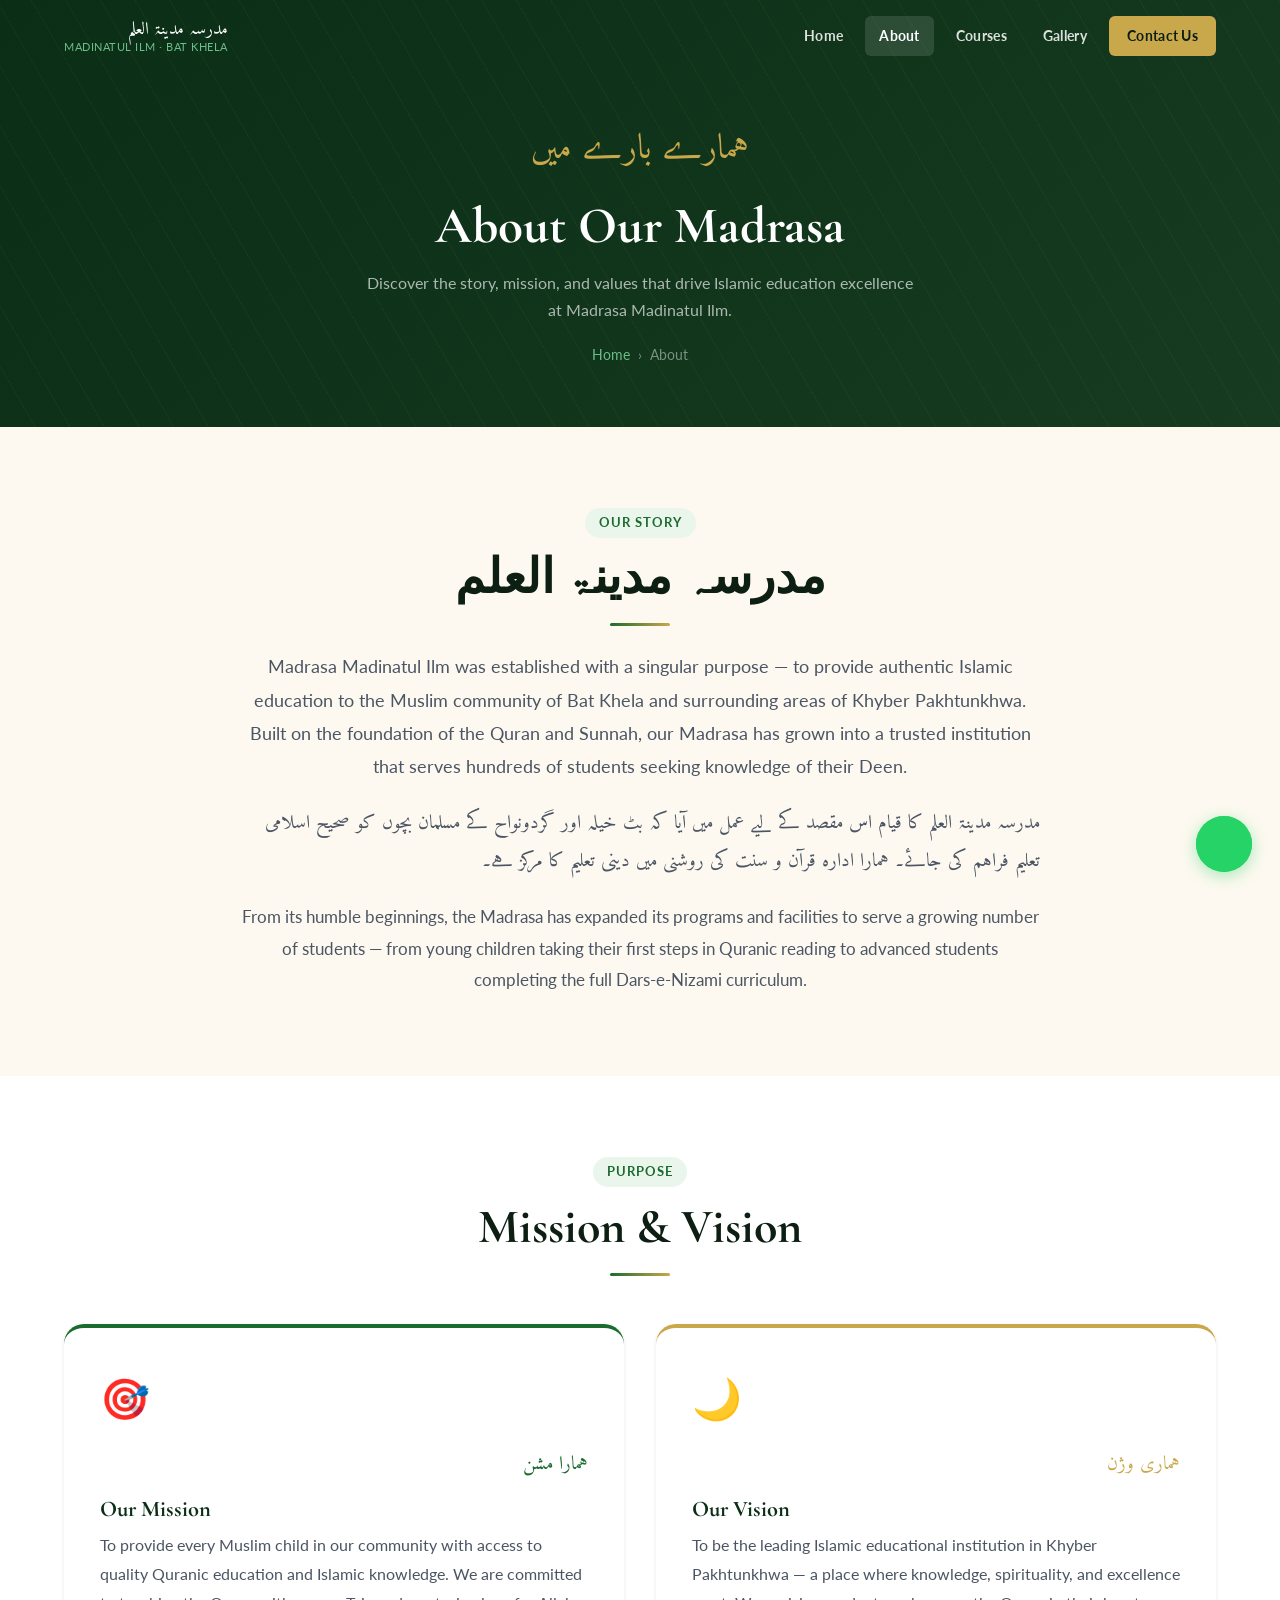
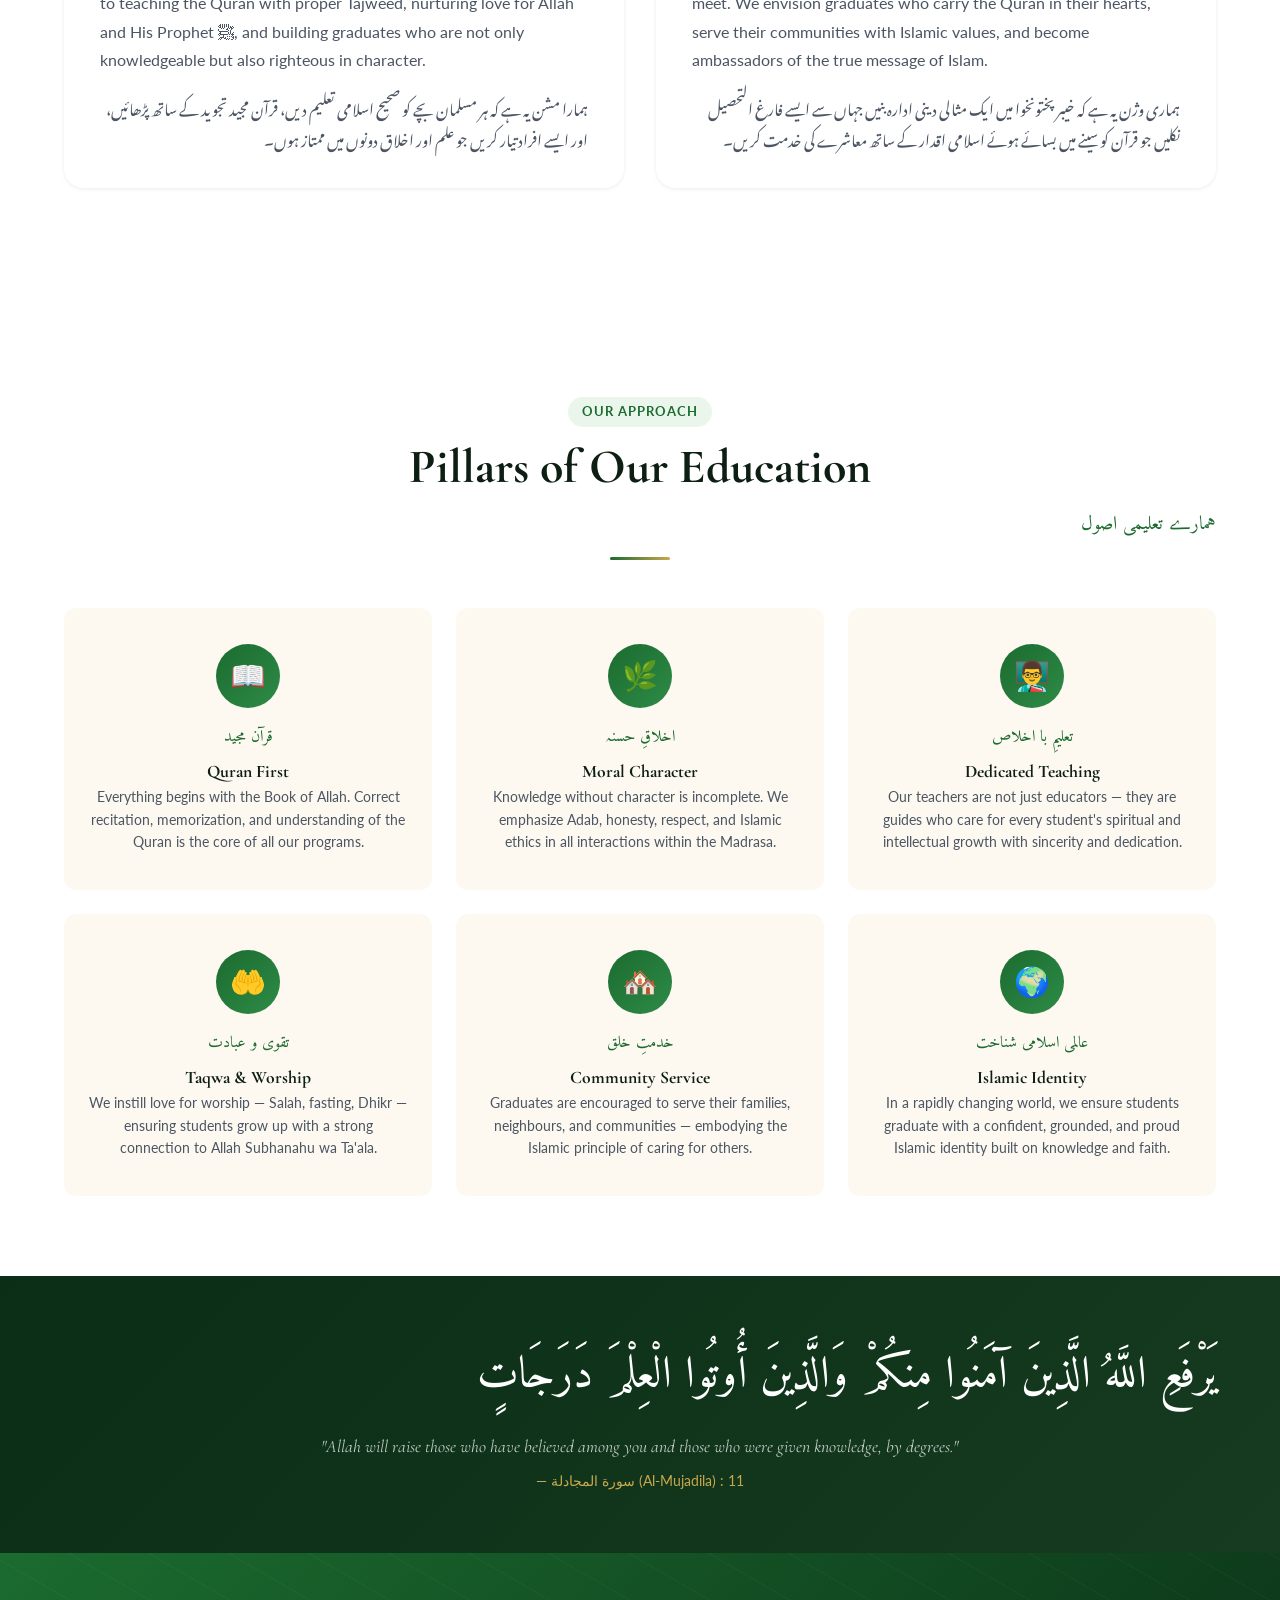
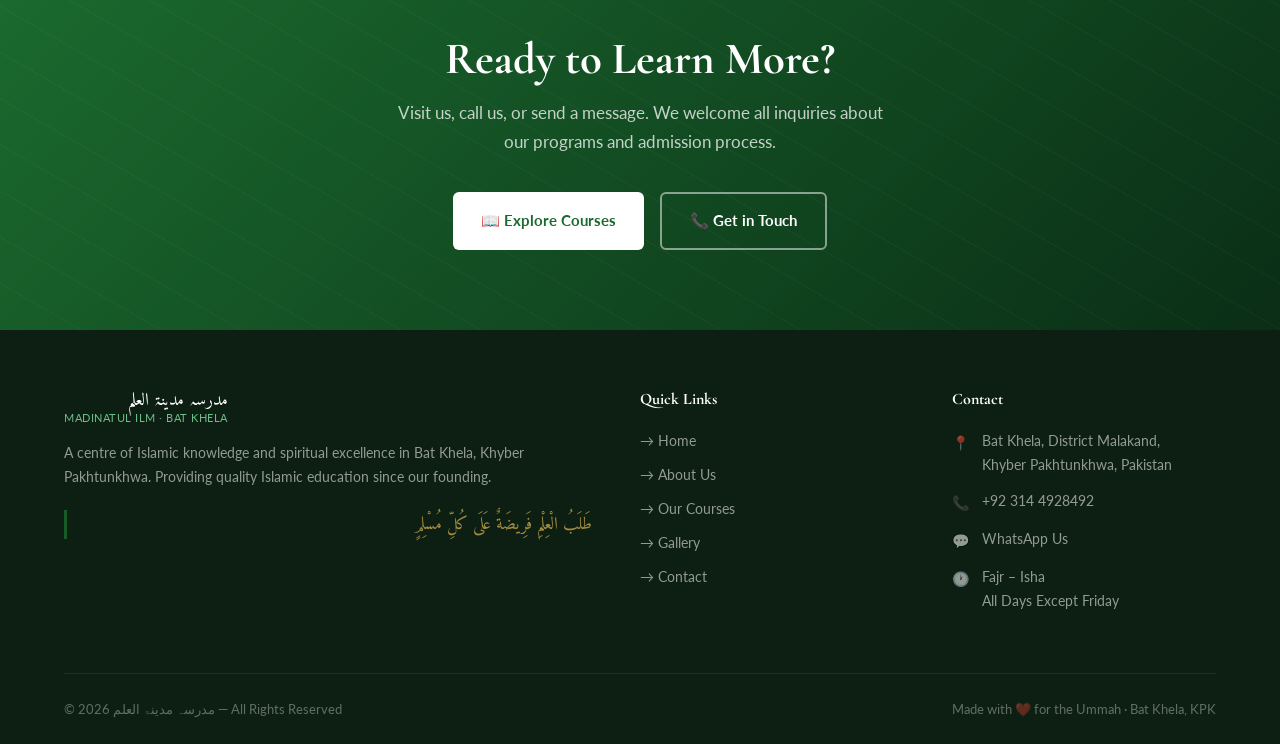
==== about.html @ 63edbfb2 "feat: initialize Madrasa Madinatul Ilm website with core pages, styling, animations, and utility scr" ====
<!DOCTYPE html>
<html lang="en">
<head>
  <meta charset="UTF-8">
  <meta name="viewport" content="width=device-width, initial-scale=1.0">
  <meta name="description" content="Learn about Madrasa Madinatul Ilm — our history, mission, vision, and values in providing Islamic education in Bat Khela, KPK.">
  <title>About Us — مدرسہ مدینۃ العلم</title>
  <link rel="icon" type="image/png" href="assets/logo.png">
  <link rel="stylesheet" href="css/style.css">
  <link rel="stylesheet" href="css/animations.css">
  <link rel="stylesheet" href="css/responsive.css">
</head>
<body data-page="about" class="page-fade-in">

  <div id="navbar-placeholder"></div>

  <!-- PAGE HERO -->
  <section class="page-hero">
    <div class="container page-hero-content">
      <span class="arabic-title">ہمارے بارے میں</span>
      <h1>About Our Madrasa</h1>
      <p>Discover the story, mission, and values that drive Islamic education excellence at Madrasa Madinatul Ilm.</p>
      <div class="breadcrumb">
        <a href="index.html">Home</a>
        <span>›</span>
        <span>About</span>
      </div>
    </div>
  </section>

  <!-- OUR STORY -->
  <section class="about-section">
    <div class="container">
      <div class="text-center reveal">
        <span class="badge">Our Story</span>
        <h2 class="section-title" style="margin-top:12px;">مدرسہ مدینۃ العلم</h2>
        <div class="divider"></div>
      </div>

      <div style="max-width:800px;margin:0 auto;text-align:center;" class="reveal">
        <p style="font-size:1.1rem;line-height:1.9;color:var(--gray-600);margin-bottom:20px;">
          Madrasa Madinatul Ilm was established with a singular purpose — to provide authentic Islamic education to the Muslim community of Bat Khela and surrounding areas of Khyber Pakhtunkhwa. Built on the foundation of the Quran and Sunnah, our Madrasa has grown into a trusted institution that serves hundreds of students seeking knowledge of their Deen.
        </p>
        <p class="arabic" style="font-size:1.2rem;color:var(--gray-600);direction:rtl;line-height:2;margin-bottom:20px;">
          مدرسہ مدینۃ العلم کا قیام اس مقصد کے لیے عمل میں آیا کہ بٹ خیلہ اور گردونواح کے مسلمان بچوں کو صحیح اسلامی تعلیم فراہم کی جائے۔ ہمارا ادارہ قرآن و سنت کی روشنی میں دینی تعلیم کا مرکز ہے۔
        </p>
        <p style="font-size:1.05rem;line-height:1.9;color:var(--gray-600);">
          From its humble beginnings, the Madrasa has expanded its programs and facilities to serve a growing number of students — from young children taking their first steps in Quranic reading to advanced students completing the full Dars-e-Nizami curriculum.
        </p>
      </div>
    </div>
  </section>

  <!-- MISSION & VISION -->
  <section style="padding:var(--section-pad) 0;background:var(--white);">
    <div class="container">
      <div class="text-center reveal">
        <span class="badge">Purpose</span>
        <h2 class="section-title" style="margin-top:12px;">Mission &amp; Vision</h2>
        <div class="divider"></div>
      </div>

      <div class="mission-vision-grid reveal-stagger">
        <div class="mv-card">
          <span class="card-icon">🎯</span>
          <span class="arabic-title">ہمارا مشن</span>
          <h3>Our Mission</h3>
          <p>To provide every Muslim child in our community with access to quality Quranic education and Islamic knowledge. We are committed to teaching the Quran with proper Tajweed, nurturing love for Allah and His Prophet ﷺ, and building graduates who are not only knowledgeable but also righteous in character.</p>
          <p class="urdu" style="margin-top:16px;font-size:0.95rem;color:var(--gray-600);line-height:2;">ہمارا مشن یہ ہے کہ ہر مسلمان بچے کو صحیح اسلامی تعلیم دیں، قرآن مجید تجوید کے ساتھ پڑھائیں، اور ایسے افراد تیار کریں جو علم اور اخلاق دونوں میں ممتاز ہوں۔</p>
        </div>
        <div class="mv-card vision">
          <span class="card-icon">🌙</span>
          <span class="arabic-title" style="color:var(--gold);">ہماری وژن</span>
          <h3>Our Vision</h3>
          <p>To be the leading Islamic educational institution in Khyber Pakhtunkhwa — a place where knowledge, spirituality, and excellence meet. We envision graduates who carry the Quran in their hearts, serve their communities with Islamic values, and become ambassadors of the true message of Islam.</p>
          <p class="urdu" style="margin-top:16px;font-size:0.95rem;color:var(--gray-600);line-height:2;">ہماری وژن یہ ہے کہ خیبر پختونخوا میں ایک مثالی دینی ادارہ بنیں جہاں سے ایسے فارغ التحصیل نکلیں جو قرآن کو سینے میں بسائے ہوئے اسلامی اقدار کے ساتھ معاشرے کی خدمت کریں۔</p>
        </div>
      </div>
    </div>
  </section>

  <!-- PILLARS OF EDUCATION -->
  <section class="pillars-section">
    <div class="container">
      <div class="text-center reveal">
        <span class="badge">Our Approach</span>
        <h2 class="section-title" style="margin-top:12px;">Pillars of Our Education</h2>
        <p class="arabic" style="font-size:1.2rem;color:var(--green-700);">ہمارے تعلیمی اصول</p>
        <div class="divider"></div>
      </div>

      <div class="pillars-grid reveal-stagger">
        <div class="pillar-card">
          <div class="pillar-icon">📖</div>
          <span class="pillar-arabic">قرآن مجید</span>
          <h3>Quran First</h3>
          <p>Everything begins with the Book of Allah. Correct recitation, memorization, and understanding of the Quran is the core of all our programs.</p>
        </div>
        <div class="pillar-card">
          <div class="pillar-icon">🌿</div>
          <span class="pillar-arabic">اخلاقِ حسنہ</span>
          <h3>Moral Character</h3>
          <p>Knowledge without character is incomplete. We emphasize Adab, honesty, respect, and Islamic ethics in all interactions within the Madrasa.</p>
        </div>
        <div class="pillar-card">
          <div class="pillar-icon">👨‍🏫</div>
          <span class="pillar-arabic">تعلیمِ با اخلاص</span>
          <h3>Dedicated Teaching</h3>
          <p>Our teachers are not just educators — they are guides who care for every student's spiritual and intellectual growth with sincerity and dedication.</p>
        </div>
        <div class="pillar-card">
          <div class="pillar-icon">🤲</div>
          <span class="pillar-arabic">تقوی و عبادت</span>
          <h3>Taqwa &amp; Worship</h3>
          <p>We instill love for worship — Salah, fasting, Dhikr — ensuring students grow up with a strong connection to Allah Subhanahu wa Ta'ala.</p>
        </div>
        <div class="pillar-card">
          <div class="pillar-icon">🏘️</div>
          <span class="pillar-arabic">خدمتِ خلق</span>
          <h3>Community Service</h3>
          <p>Graduates are encouraged to serve their families, neighbours, and communities — embodying the Islamic principle of caring for others.</p>
        </div>
        <div class="pillar-card">
          <div class="pillar-icon">🌍</div>
          <span class="pillar-arabic">عالمی اسلامی شناخت</span>
          <h3>Islamic Identity</h3>
          <p>In a rapidly changing world, we ensure students graduate with a confident, grounded, and proud Islamic identity built on knowledge and faith.</p>
        </div>
      </div>
    </div>
  </section>

  <!-- QURAN QUOTE BANNER -->
  <section style="background:linear-gradient(135deg,var(--green-900),#163B20);padding:60px 0;text-align:center;">
    <div class="container reveal">
      <p class="arabic" style="font-size:clamp(1.8rem,4vw,2.8rem);color:white;direction:rtl;line-height:1.8;margin-bottom:16px;">
        يَرْفَعِ اللَّهُ الَّذِينَ آمَنُوا مِنكُمْ وَالَّذِينَ أُوتُوا الْعِلْمَ دَرَجَاتٍ
      </p>
      <p style="font-family:var(--font-heading);font-style:italic;color:rgba(255,255,255,0.75);font-size:1.1rem;margin-bottom:8px;">
        "Allah will raise those who have believed among you and those who were given knowledge, by degrees."
      </p>
      <p style="color:var(--gold);font-size:0.85rem;">— سورة المجادلة (Al-Mujadila) : 11</p>
    </div>
  </section>

  <!-- CTA -->
  <section class="cta-section">
    <div class="container">
      <h2>Ready to Learn More?</h2>
      <p>Visit us, call us, or send a message. We welcome all inquiries about our programs and admission process.</p>
      <div class="cta-btns">
        <a href="courses.html" class="btn btn-white">📖 Explore Courses</a>
        <a href="contact.html" class="btn btn-outline" style="border-color:rgba(255,255,255,0.5);color:white;">📞 Get in Touch</a>
      </div>
    </div>
  </section>

  <div id="footer-placeholder"></div>

  <script src="js/main.js"></script>
</body>
</html>
---- css/style.css ----
/* ============================================================
   MADRASA MADINATUL ILM — style.css
   Main styles: variables, base, layout, components
   ============================================================ */

/* ── Google Fonts ── */
@import url('https://fonts.googleapis.com/css2?family=Amiri:ital,wght@0,400;0,700;1,400&family=Cormorant+Garamond:wght@400;600;700&family=Lato:wght@300;400;700&family=Noto+Nastaliq+Urdu:wght@400;700&display=swap');

/* ── CSS Variables ── */
:root {
  --green-900: #0A2E16;
  --green-700: #1B6B2F;
  --green-500: #2E8B47;
  --green-300: #6DBD8A;
  --green-100: #EAF5EC;
  --red:        #B71C1C;
  --red-light:  #FFEBEE;
  --gold:       #C9A84C;
  --gold-light: #F5E6B8;
  --white:      #FFFFFF;
  --cream:      #FDF9F0;
  --gray-100:   #F4F4F4;
  --gray-400:   #9CA3AF;
  --gray-600:   #4B5563;
  --dark:       #0D1F12;

  --font-arabic:  'Amiri', serif;
  --font-urdu:    'Noto Nastaliq Urdu', serif;
  --font-heading: 'Cormorant Garamond', serif;
  --font-body:    'Lato', sans-serif;

  --shadow-sm:  0 1px 4px rgba(0,0,0,0.08);
  --shadow-md:  0 4px 16px rgba(0,0,0,0.12);
  --shadow-lg:  0 8px 32px rgba(0,0,0,0.18);
  --shadow-green: 0 4px 20px rgba(27,107,47,0.25);

  --radius-sm:  6px;
  --radius-md:  12px;
  --radius-lg:  20px;
  --radius-xl:  32px;

  --transition: 0.3s ease;
  --transition-slow: 0.6s ease;

  --nav-height: 72px;
  --section-pad: 80px;
}

/* ── Reset & Base ── */
*, *::before, *::after { box-sizing: border-box; margin: 0; padding: 0; }

html { scroll-behavior: smooth; font-size: 16px; }

body {
  font-family: var(--font-body);
  background: var(--cream);
  color: var(--dark);
  line-height: 1.7;
  overflow-x: hidden;
}

img { max-width: 100%; height: auto; display: block; }
a  { text-decoration: none; color: inherit; }
ul { list-style: none; }

/* ── Typography ── */
h1, h2, h3, h4, h5 {
  font-family: var(--font-heading);
  line-height: 1.2;
  color: var(--dark);
}

.arabic {
  font-family: var(--font-arabic);
  direction: rtl;
  text-align: right;
}

.urdu {
  font-family: var(--font-urdu);
  direction: rtl;
  text-align: right;
}

/* ── Utility Classes ── */
.container {
  width: 90%;
  max-width: 1200px;
  margin: 0 auto;
}

.section-pad {
  padding: var(--section-pad) 0;
}

.text-center { text-align: center; }

.badge {
  display: inline-block;
  padding: 4px 14px;
  background: var(--green-100);
  color: var(--green-700);
  border-radius: 50px;
  font-size: 0.8rem;
  font-weight: 700;
  letter-spacing: 1px;
  text-transform: uppercase;
}

.badge-gold {
  background: var(--gold-light);
  color: #7A5C1A;
}

.section-title {
  font-size: clamp(2rem, 4vw, 3rem);
  font-weight: 700;
  margin-bottom: 12px;
}

.section-subtitle {
  font-size: 1.05rem;
  color: var(--gray-600);
  max-width: 560px;
  margin: 0 auto 48px;
}

.divider {
  width: 60px;
  height: 3px;
  background: linear-gradient(90deg, var(--green-700), var(--gold));
  border-radius: 2px;
  margin: 16px auto 24px;
}

/* ── Buttons ── */
.btn {
  display: inline-flex;
  align-items: center;
  gap: 8px;
  padding: 14px 28px;
  border-radius: var(--radius-sm);
  font-family: var(--font-body);
  font-weight: 700;
  font-size: 0.95rem;
  cursor: pointer;
  transition: var(--transition);
  border: none;
  text-decoration: none;
}

.btn-primary {
  background: var(--green-700);
  color: var(--white);
  box-shadow: var(--shadow-green);
}
.btn-primary:hover {
  background: var(--green-900);
  transform: translateY(-2px);
  box-shadow: 0 6px 24px rgba(27,107,47,0.35);
}

.btn-outline {
  background: transparent;
  color: var(--green-700);
  border: 2px solid var(--green-700);
}
.btn-outline:hover {
  background: var(--green-700);
  color: var(--white);
  transform: translateY(-2px);
}

.btn-white {
  background: var(--white);
  color: var(--green-700);
}
.btn-white:hover {
  background: var(--cream);
  transform: translateY(-2px);
}

/* ── Islamic Geometric Pattern (CSS) ── */
.pattern-bg {
  position: relative;
}
.pattern-bg::before {
  content: '';
  position: absolute;
  inset: 0;
  background-image:
    repeating-linear-gradient(45deg, rgba(27,107,47,0.04) 0, rgba(27,107,47,0.04) 1px, transparent 0, transparent 50%),
    repeating-linear-gradient(-45deg, rgba(27,107,47,0.04) 0, rgba(27,107,47,0.04) 1px, transparent 0, transparent 50%);
  background-size: 24px 24px;
  pointer-events: none;
  z-index: 0;
}
.pattern-bg > * { position: relative; z-index: 1; }

/* ============================================================
   NAVBAR
   ============================================================ */
#navbar {
  position: fixed;
  top: 0;
  left: 0;
  right: 0;
  z-index: 1000;
  background: transparent;
  transition: background var(--transition), box-shadow var(--transition);
  height: var(--nav-height);
}

#navbar.scrolled {
  background: var(--green-900);
  box-shadow: var(--shadow-md);
}

.nav-inner {
  display: flex;
  align-items: center;
  justify-content: space-between;
  height: var(--nav-height);
}

.nav-logo {
  display: flex;
  align-items: center;
  gap: 12px;
}

.nav-logo img {
  height: 48px;
  width: 48px;
  object-fit: contain;
  border-radius: 50%;
  background: white;
  padding: 2px;
}

.nav-logo-text {
  display: flex;
  flex-direction: column;
  line-height: 1.2;
}

.nav-logo-text .arabic-name {
  font-family: var(--font-arabic);
  font-size: 1.1rem;
  color: var(--white);
  direction: rtl;
}

.nav-logo-text .en-name {
  font-size: 0.7rem;
  color: var(--green-300);
  letter-spacing: 0.5px;
  text-transform: uppercase;
}

.nav-links {
  display: flex;
  align-items: center;
  gap: 8px;
}

.nav-links a {
  color: rgba(255,255,255,0.85);
  font-size: 0.9rem;
  font-weight: 700;
  padding: 8px 14px;
  border-radius: var(--radius-sm);
  transition: var(--transition);
  letter-spacing: 0.3px;
}

.nav-links a:hover,
.nav-links a.active {
  color: var(--white);
  background: rgba(255,255,255,0.12);
}

.nav-links a.nav-cta {
  background: var(--gold);
  color: var(--dark);
  padding: 8px 18px;
}
.nav-links a.nav-cta:hover {
  background: #E5B93C;
  color: var(--dark);
}

/* Hamburger */
.hamburger {
  display: none;
  flex-direction: column;
  gap: 5px;
  cursor: pointer;
  padding: 8px;
  border: none;
  background: transparent;
}

.hamburger span {
  display: block;
  width: 24px;
  height: 2px;
  background: var(--white);
  border-radius: 2px;
  transition: var(--transition);
}

.hamburger.open span:nth-child(1) { transform: translateY(7px) rotate(45deg); }
.hamburger.open span:nth-child(2) { opacity: 0; }
.hamburger.open span:nth-child(3) { transform: translateY(-7px) rotate(-45deg); }

/* Mobile Nav Drawer */
.mobile-nav {
  display: none;
  position: fixed;
  top: var(--nav-height);
  left: 0;
  right: 0;
  background: var(--green-900);
  padding: 16px 0;
  z-index: 999;
  box-shadow: var(--shadow-lg);
}

.mobile-nav.open { display: block; }

.mobile-nav a {
  display: block;
  color: rgba(255,255,255,0.85);
  padding: 14px 24px;
  font-weight: 700;
  border-bottom: 1px solid rgba(255,255,255,0.08);
  transition: var(--transition);
}

.mobile-nav a:hover,
.mobile-nav a.active {
  color: var(--white);
  background: rgba(255,255,255,0.08);
  padding-left: 32px;
}

/* ============================================================
   HERO
   ============================================================ */
.hero {
  position: relative;
  min-height: 100vh;
  display: flex;
  align-items: center;
  background: linear-gradient(135deg, var(--green-900) 0%, #0F3D20 50%, #1B2F0E 100%);
  overflow: hidden;
  padding-top: var(--nav-height);
}

.hero-pattern {
  position: absolute;
  inset: 0;
  background-image:
    repeating-linear-gradient(60deg, rgba(201,168,76,0.06) 0, rgba(201,168,76,0.06) 1px, transparent 0, transparent 50%),
    repeating-linear-gradient(-60deg, rgba(201,168,76,0.06) 0, rgba(201,168,76,0.06) 1px, transparent 0, transparent 50%);
  background-size: 30px 30px;
}

.hero-glow {
  position: absolute;
  width: 600px;
  height: 600px;
  background: radial-gradient(circle, rgba(46,139,71,0.3) 0%, transparent 70%);
  top: 50%;
  left: 50%;
  transform: translate(-50%, -50%);
  pointer-events: none;
}

.hero-content {
  position: relative;
  z-index: 2;
  text-align: center;
  padding: 60px 0;
}

.hero-bismillah {
  font-family: var(--font-arabic);
  font-size: clamp(1.8rem, 4vw, 2.8rem);
  color: var(--gold);
  direction: rtl;
  margin-bottom: 32px;
  opacity: 0.9;
}

.hero-logo {
  width: 130px;
  height: 130px;
  object-fit: contain;
  border-radius: 50%;
  border: 3px solid rgba(201,168,76,0.4);
  background: white;
  padding: 6px;
  margin: 0 auto 28px;
  box-shadow: 0 0 40px rgba(201,168,76,0.2);
}

.hero-name-arabic {
  font-family: var(--font-arabic);
  font-size: clamp(2rem, 5vw, 3.5rem);
  color: var(--white);
  direction: rtl;
  margin-bottom: 8px;
  line-height: 1.4;
}

.hero-name-urdu {
  font-family: var(--font-urdu);
  font-size: clamp(1.2rem, 3vw, 1.8rem);
  color: var(--green-300);
  direction: rtl;
  margin-bottom: 8px;
}

.hero-name-en {
  font-family: var(--font-heading);
  font-size: clamp(1rem, 2.5vw, 1.4rem);
  color: rgba(255,255,255,0.6);
  font-style: italic;
  margin-bottom: 20px;
  letter-spacing: 1px;
}

.hero-location {
  display: inline-flex;
  align-items: center;
  gap: 6px;
  color: var(--gold);
  font-size: 0.9rem;
  margin-bottom: 40px;
  opacity: 0.85;
}

.hero-tagline {
  font-family: var(--font-heading);
  font-size: clamp(1.1rem, 2.5vw, 1.5rem);
  color: rgba(255,255,255,0.8);
  max-width: 560px;
  margin: 0 auto 40px;
  font-style: italic;
}

.hero-btns {
  display: flex;
  gap: 16px;
  justify-content: center;
  flex-wrap: wrap;
}

.hero-scroll {
  position: absolute;
  bottom: 32px;
  left: 50%;
  transform: translateX(-50%);
  z-index: 2;
  display: flex;
  flex-direction: column;
  align-items: center;
  gap: 8px;
  color: rgba(255,255,255,0.4);
  font-size: 0.75rem;
  letter-spacing: 2px;
  text-transform: uppercase;
}

.scroll-arrow {
  width: 20px;
  height: 20px;
  border-right: 2px solid rgba(255,255,255,0.3);
  border-bottom: 2px solid rgba(255,255,255,0.3);
  transform: rotate(45deg);
  animation: scrollBounce 1.5s infinite;
}

@keyframes scrollBounce {
  0%, 100% { transform: rotate(45deg) translateY(0); }
  50%       { transform: rotate(45deg) translateY(6px); }
}

/* ============================================================
   AYAH OF THE DAY
   ============================================================ */
.ayah-section {
  background: linear-gradient(135deg, var(--green-900), #163B20);
  padding: 48px 0;
  position: relative;
  overflow: hidden;
}

.ayah-section::before {
  content: '';
  position: absolute;
  inset: 0;
  background: repeating-linear-gradient(
    90deg, rgba(201,168,76,0.04) 0, rgba(201,168,76,0.04) 1px, transparent 0, transparent 40px
  );
}

.ayah-inner {
  position: relative;
  z-index: 1;
  text-align: center;
  max-width: 800px;
  margin: 0 auto;
}

.ayah-label {
  font-size: 0.8rem;
  letter-spacing: 2px;
  text-transform: uppercase;
  color: var(--gold);
  margin-bottom: 24px;
  font-weight: 700;
}

.ayah-arabic-text {
  font-family: var(--font-arabic);
  font-size: clamp(1.6rem, 3.5vw, 2.4rem);
  color: var(--white);
  direction: rtl;
  line-height: 1.8;
  margin-bottom: 20px;
  min-height: 80px;
}

.ayah-translation {
  font-family: var(--font-heading);
  font-size: 1.1rem;
  color: rgba(255,255,255,0.7);
  font-style: italic;
  margin-bottom: 8px;
  min-height: 40px;
}

.ayah-urdu-translation {
  font-family: var(--font-urdu);
  font-size: 1rem;
  color: var(--green-300);
  direction: rtl;
  min-height: 36px;
}

.ayah-ref {
  font-size: 0.85rem;
  color: var(--gold);
  margin-top: 16px;
  opacity: 0.8;
}

.ayah-loading {
  color: rgba(255,255,255,0.4);
  font-style: italic;
}

/* ============================================================
   STATS BAR
   ============================================================ */
.stats-bar {
  background: var(--white);
  padding: 40px 0;
  box-shadow: var(--shadow-sm);
}

.stats-grid {
  display: grid;
  grid-template-columns: repeat(4, 1fr);
  gap: 24px;
  text-align: center;
}

.stat-item {
  padding: 16px;
  border-right: 1px solid var(--gray-100);
}
.stat-item:last-child { border-right: none; }

.stat-number {
  font-family: var(--font-heading);
  font-size: 2.8rem;
  font-weight: 700;
  color: var(--green-700);
  line-height: 1;
  margin-bottom: 6px;
}

.stat-label {
  font-size: 0.85rem;
  color: var(--gray-600);
  text-transform: uppercase;
  letter-spacing: 1px;
  font-weight: 700;
}

.stat-label-urdu {
  font-family: var(--font-urdu);
  font-size: 0.9rem;
  color: var(--gray-400);
  direction: rtl;
  display: block;
  margin-top: 2px;
}

/* ============================================================
   COURSES PREVIEW (HOME)
   ============================================================ */
.courses-preview {
  background: var(--cream);
  padding: var(--section-pad) 0;
}

.courses-grid {
  display: grid;
  grid-template-columns: repeat(3, 1fr);
  gap: 28px;
  margin-top: 48px;
}

.course-card {
  background: var(--white);
  border-radius: var(--radius-lg);
  overflow: hidden;
  box-shadow: var(--shadow-sm);
  transition: var(--transition);
  border: 1px solid rgba(27,107,47,0.08);
}

.course-card:hover {
  transform: translateY(-6px);
  box-shadow: var(--shadow-lg);
  border-color: rgba(27,107,47,0.2);
}

.course-card-header {
  background: linear-gradient(135deg, var(--green-900), var(--green-700));
  padding: 32px 24px 24px;
  text-align: center;
  position: relative;
  overflow: hidden;
}

.course-card-header::before {
  content: '';
  position: absolute;
  inset: 0;
  background: repeating-linear-gradient(
    45deg, rgba(255,255,255,0.03) 0, rgba(255,255,255,0.03) 1px, transparent 0, transparent 20px
  );
}

.course-icon {
  font-size: 3rem;
  margin-bottom: 12px;
  display: block;
}

.course-name-arabic {
  font-family: var(--font-arabic);
  font-size: 1.6rem;
  color: var(--gold);
  direction: rtl;
  display: block;
  margin-bottom: 4px;
}

.course-name-en {
  font-family: var(--font-heading);
  font-size: 1.1rem;
  color: rgba(255,255,255,0.8);
  font-style: italic;
}

.course-card-body {
  padding: 24px;
}

.course-meta {
  display: flex;
  gap: 12px;
  flex-wrap: wrap;
  margin-bottom: 16px;
}

.course-meta span {
  display: inline-flex;
  align-items: center;
  gap: 5px;
  font-size: 0.8rem;
  color: var(--gray-600);
  background: var(--gray-100);
  padding: 4px 10px;
  border-radius: 50px;
}

.course-desc {
  font-size: 0.92rem;
  color: var(--gray-600);
  line-height: 1.6;
  margin-bottom: 20px;
}

.course-desc-urdu {
  font-family: var(--font-urdu);
  font-size: 0.9rem;
  color: var(--gray-600);
  direction: rtl;
  text-align: right;
  line-height: 2;
  margin-bottom: 20px;
}

/* ============================================================
   ABOUT TEASER (HOME)
   ============================================================ */
.about-teaser {
  background: var(--white);
  padding: var(--section-pad) 0;
}

.about-teaser-grid {
  display: grid;
  grid-template-columns: 1fr 1fr;
  gap: 60px;
  align-items: center;
}

.about-visual {
  position: relative;
}

.about-img-wrap {
  border-radius: var(--radius-lg);
  overflow: hidden;
  aspect-ratio: 4/3;
  background: linear-gradient(135deg, var(--green-100), var(--green-300));
  display: flex;
  align-items: center;
  justify-content: center;
}

.about-img-placeholder {
  text-align: center;
  color: var(--green-700);
}

.about-img-placeholder span {
  font-size: 5rem;
  display: block;
  margin-bottom: 12px;
}

.about-img-placeholder p {
  font-size: 0.9rem;
  opacity: 0.7;
}

.about-badge-float {
  position: absolute;
  bottom: -20px;
  right: -20px;
  background: var(--green-700);
  color: var(--white);
  padding: 20px;
  border-radius: var(--radius-md);
  text-align: center;
  box-shadow: var(--shadow-green);
  min-width: 120px;
}

.about-badge-float .year {
  font-family: var(--font-heading);
  font-size: 2.2rem;
  font-weight: 700;
  line-height: 1;
  display: block;
}

.about-badge-float .year-label {
  font-size: 0.72rem;
  text-transform: uppercase;
  letter-spacing: 1px;
  opacity: 0.8;
}

.about-text h2 { margin-bottom: 8px; }

.about-values {
  margin: 28px 0;
  display: flex;
  flex-direction: column;
  gap: 16px;
}

.about-value {
  display: flex;
  gap: 14px;
  align-items: flex-start;
}

.about-value-icon {
  width: 40px;
  height: 40px;
  min-width: 40px;
  background: var(--green-100);
  border-radius: var(--radius-sm);
  display: flex;
  align-items: center;
  justify-content: center;
  font-size: 1.2rem;
}

.about-value-text h4 {
  font-size: 0.95rem;
  margin-bottom: 2px;
}

.about-value-text p {
  font-size: 0.85rem;
  color: var(--gray-600);
}

/* ============================================================
   PRAYER TIMES WIDGET
   ============================================================ */
.prayer-section {
  background: var(--green-900);
  padding: 56px 0;
  position: relative;
  overflow: hidden;
}

.prayer-section::after {
  content: '';
  position: absolute;
  top: 0;
  right: 0;
  width: 300px;
  height: 100%;
  background: linear-gradient(135deg, transparent, rgba(201,168,76,0.06));
  pointer-events: none;
}

.prayer-header {
  text-align: center;
  margin-bottom: 40px;
}

.prayer-header h2 {
  color: var(--white);
  margin-bottom: 4px;
}

.prayer-header p {
  color: var(--green-300);
  font-size: 0.9rem;
}

.prayer-grid {
  display: grid;
  grid-template-columns: repeat(5, 1fr);
  gap: 16px;
}

.prayer-card {
  background: rgba(255,255,255,0.07);
  border: 1px solid rgba(255,255,255,0.1);
  border-radius: var(--radius-md);
  padding: 24px 16px;
  text-align: center;
  transition: var(--transition);
}

.prayer-card.active-prayer {
  background: var(--green-700);
  border-color: var(--gold);
  box-shadow: 0 0 20px rgba(46,139,71,0.4);
}

.prayer-name-arabic {
  font-family: var(--font-arabic);
  font-size: 1.3rem;
  color: var(--gold);
  direction: rtl;
  display: block;
  margin-bottom: 4px;
}

.prayer-name-en {
  font-size: 0.75rem;
  color: rgba(255,255,255,0.5);
  text-transform: uppercase;
  letter-spacing: 1px;
  display: block;
  margin-bottom: 12px;
}

.prayer-time {
  font-family: var(--font-heading);
  font-size: 1.5rem;
  font-weight: 700;
  color: var(--white);
}

.prayer-loading {
  color: rgba(255,255,255,0.4);
  text-align: center;
  grid-column: 1 / -1;
  font-style: italic;
  padding: 24px;
}

.prayer-date {
  text-align: center;
  margin-top: 24px;
  color: rgba(255,255,255,0.5);
  font-size: 0.85rem;
}

/* ============================================================
   CTA SECTION
   ============================================================ */
.cta-section {
  background: linear-gradient(135deg, var(--green-700), var(--green-900));
  padding: 80px 0;
  text-align: center;
  position: relative;
  overflow: hidden;
}

.cta-section::before {
  content: '';
  position: absolute;
  inset: 0;
  background-image: repeating-linear-gradient(
    30deg, rgba(255,255,255,0.03) 0, rgba(255,255,255,0.03) 1px, transparent 0, transparent 40px
  );
}

.cta-section h2 {
  color: var(--white);
  font-size: clamp(1.8rem, 4vw, 2.8rem);
  margin-bottom: 12px;
  position: relative;
}

.cta-section p {
  color: rgba(255,255,255,0.75);
  max-width: 500px;
  margin: 0 auto 36px;
  font-size: 1.05rem;
  position: relative;
}

.cta-btns {
  display: flex;
  gap: 16px;
  justify-content: center;
  flex-wrap: wrap;
  position: relative;
}

/* ============================================================
   FOOTER
   ============================================================ */
#footer {
  background: var(--dark);
  color: rgba(255,255,255,0.75);
  padding: 60px 0 0;
}

.footer-grid {
  display: grid;
  grid-template-columns: 2fr 1fr 1fr;
  gap: 48px;
  padding-bottom: 48px;
  border-bottom: 1px solid rgba(255,255,255,0.08);
}

.footer-brand .nav-logo {
  margin-bottom: 16px;
}

.footer-brand p {
  font-size: 0.9rem;
  line-height: 1.7;
  color: rgba(255,255,255,0.55);
  margin-bottom: 20px;
}

.footer-brand .arabic-quote {
  font-family: var(--font-arabic);
  font-size: 1.1rem;
  direction: rtl;
  color: var(--gold);
  opacity: 0.8;
  border-left: 3px solid var(--green-700);
  padding-left: 12px;
}

.footer-col h4 {
  color: var(--white);
  margin-bottom: 20px;
  font-size: 1rem;
  font-family: var(--font-heading);
  font-weight: 700;
}

.footer-col ul li {
  margin-bottom: 10px;
}

.footer-col ul li a {
  color: rgba(255,255,255,0.55);
  font-size: 0.88rem;
  transition: var(--transition);
  display: flex;
  align-items: center;
  gap: 6px;
}

.footer-col ul li a:hover {
  color: var(--green-300);
  padding-left: 4px;
}

.footer-contact-item {
  display: flex;
  gap: 10px;
  align-items: flex-start;
  margin-bottom: 12px;
  font-size: 0.88rem;
  color: rgba(255,255,255,0.55);
}

.footer-contact-item span:first-child {
  min-width: 20px;
  margin-top: 2px;
}

.footer-bottom {
  display: flex;
  align-items: center;
  justify-content: space-between;
  padding: 24px 0;
  font-size: 0.82rem;
  color: rgba(255,255,255,0.35);
  flex-wrap: wrap;
  gap: 12px;
}

.footer-bottom a {
  color: var(--green-300);
  transition: var(--transition);
}
.footer-bottom a:hover { color: var(--gold); }

/* ============================================================
   PAGE HERO (Inner Pages)
   ============================================================ */
.page-hero {
  background: linear-gradient(135deg, var(--green-900), #163B20);
  padding: 120px 0 60px;
  text-align: center;
  position: relative;
  overflow: hidden;
}

.page-hero::before {
  content: '';
  position: absolute;
  inset: 0;
  background-image: repeating-linear-gradient(
    60deg, rgba(201,168,76,0.05) 0, rgba(201,168,76,0.05) 1px, transparent 0, transparent 30px
  );
}

.page-hero-content { position: relative; z-index: 1; }

.page-hero h1 {
  font-size: clamp(2rem, 5vw, 3.2rem);
  color: var(--white);
  margin-bottom: 12px;
}

.page-hero .arabic-title {
  font-family: var(--font-arabic);
  font-size: clamp(1.5rem, 3vw, 2.2rem);
  color: var(--gold);
  direction: rtl;
  display: block;
  margin-bottom: 16px;
}

.page-hero p {
  color: rgba(255,255,255,0.65);
  max-width: 560px;
  margin: 0 auto;
}

.breadcrumb {
  display: flex;
  gap: 8px;
  align-items: center;
  justify-content: center;
  margin-top: 20px;
  font-size: 0.85rem;
  color: rgba(255,255,255,0.45);
}

.breadcrumb a { color: var(--green-300); }
.breadcrumb a:hover { color: var(--gold); }

/* ============================================================
   ABOUT PAGE
   ============================================================ */
.about-section {
  padding: var(--section-pad) 0;
  background: var(--cream);
}

.mission-vision-grid {
  display: grid;
  grid-template-columns: 1fr 1fr;
  gap: 32px;
  margin: 48px 0;
}

.mv-card {
  background: var(--white);
  border-radius: var(--radius-lg);
  padding: 36px;
  border-top: 4px solid var(--green-700);
  box-shadow: var(--shadow-sm);
}

.mv-card.vision { border-top-color: var(--gold); }

.mv-card .card-icon {
  font-size: 2.5rem;
  margin-bottom: 16px;
  display: block;
}

.mv-card h3 {
  font-size: 1.4rem;
  margin-bottom: 8px;
  color: var(--green-900);
}

.mv-card .arabic-title {
  font-family: var(--font-arabic);
  color: var(--green-700);
  direction: rtl;
  font-size: 1.2rem;
  display: block;
  margin-bottom: 16px;
}

.mv-card p {
  color: var(--gray-600);
  line-height: 1.8;
}

.pillars-section {
  padding: var(--section-pad) 0;
  background: var(--white);
}

.pillars-grid {
  display: grid;
  grid-template-columns: repeat(3, 1fr);
  gap: 24px;
  margin-top: 48px;
}

.pillar-card {
  text-align: center;
  padding: 36px 24px;
  border-radius: var(--radius-md);
  background: var(--cream);
  transition: var(--transition);
}

.pillar-card:hover {
  background: var(--green-100);
  transform: translateY(-4px);
  box-shadow: var(--shadow-md);
}

.pillar-icon {
  width: 64px;
  height: 64px;
  background: linear-gradient(135deg, var(--green-700), var(--green-500));
  border-radius: 50%;
  display: flex;
  align-items: center;
  justify-content: center;
  font-size: 1.8rem;
  margin: 0 auto 16px;
}

.pillar-card h3 {
  font-size: 1.1rem;
  margin-bottom: 4px;
}

.pillar-arabic {
  font-family: var(--font-arabic);
  color: var(--green-700);
  direction: rtl;
  font-size: 1rem;
  display: block;
  margin-bottom: 10px;
}

.pillar-card p {
  font-size: 0.88rem;
  color: var(--gray-600);
  line-height: 1.6;
}

/* ============================================================
   COURSES PAGE
   ============================================================ */
.courses-section {
  padding: var(--section-pad) 0;
  background: var(--cream);
}

.full-course-card {
  background: var(--white);
  border-radius: var(--radius-xl);
  overflow: hidden;
  margin-bottom: 48px;
  box-shadow: var(--shadow-md);
  display: grid;
  grid-template-columns: 300px 1fr;
}

.full-course-card.reverse { direction: rtl; }
.full-course-card.reverse > * { direction: ltr; }

.full-course-sidebar {
  background: linear-gradient(180deg, var(--green-900), #163B20);
  padding: 40px 28px;
  display: flex;
  flex-direction: column;
  align-items: center;
  justify-content: center;
  text-align: center;
}

.fcs-icon { font-size: 4rem; margin-bottom: 16px; display: block; }

.fcs-name-arabic {
  font-family: var(--font-arabic);
  font-size: 2rem;
  color: var(--gold);
  direction: rtl;
  display: block;
  margin-bottom: 6px;
}

.fcs-name-en {
  font-family: var(--font-heading);
  color: rgba(255,255,255,0.75);
  font-style: italic;
  font-size: 1rem;
}

.fcs-duration {
  margin-top: 24px;
  background: rgba(255,255,255,0.1);
  border-radius: var(--radius-sm);
  padding: 12px 20px;
  color: var(--white);
  font-size: 0.85rem;
}

.fcs-duration strong {
  display: block;
  font-family: var(--font-heading);
  font-size: 1.4rem;
  color: var(--gold);
}

.full-course-body {
  padding: 40px;
}

.full-course-body h2 {
  font-size: 1.8rem;
  margin-bottom: 8px;
}

.full-course-body .urdu-title {
  font-family: var(--font-urdu);
  font-size: 1rem;
  color: var(--gray-600);
  direction: rtl;
  display: block;
  margin-bottom: 20px;
}

.full-course-body p {
  color: var(--gray-600);
  line-height: 1.8;
  margin-bottom: 16px;
}

.course-subjects {
  margin: 24px 0;
}

.course-subjects h4 {
  font-size: 1rem;
  margin-bottom: 12px;
  color: var(--green-900);
}

.subjects-tags {
  display: flex;
  flex-wrap: wrap;
  gap: 8px;
}

.subject-tag {
  background: var(--green-100);
  color: var(--green-700);
  border: 1px solid rgba(27,107,47,0.2);
  padding: 5px 12px;
  border-radius: 50px;
  font-size: 0.82rem;
  font-weight: 700;
}

.subject-tag.arabic {
  font-family: var(--font-arabic);
  font-size: 1rem;
  direction: rtl;
}

.course-info-row {
  display: flex;
  gap: 24px;
  flex-wrap: wrap;
  margin: 20px 0;
}

.course-info-item {
  display: flex;
  align-items: center;
  gap: 6px;
  font-size: 0.85rem;
  color: var(--gray-600);
}

.course-info-item strong { color: var(--dark); }

/* ============================================================
   GALLERY PAGE
   ============================================================ */
.gallery-section {
  padding: var(--section-pad) 0;
  background: var(--cream);
}

.gallery-grid {
  display: grid;
  grid-template-columns: repeat(3, 1fr);
  gap: 16px;
  margin-top: 48px;
}

.gallery-item {
  border-radius: var(--radius-md);
  overflow: hidden;
  aspect-ratio: 4/3;
  background: linear-gradient(135deg, var(--green-100), var(--green-300));
  display: flex;
  align-items: center;
  justify-content: center;
  position: relative;
  cursor: pointer;
  transition: var(--transition);
}

.gallery-item:hover { transform: scale(1.02); box-shadow: var(--shadow-lg); }

.gallery-item img {
  width: 100%;
  height: 100%;
  object-fit: cover;
  display: block;
}

.gallery-item-placeholder {
  text-align: center;
  color: var(--green-700);
  font-size: 0.85rem;
  padding: 20px;
}

.gallery-item-placeholder span {
  font-size: 2.5rem;
  display: block;
  margin-bottom: 8px;
}

.gallery-item:nth-child(1),
.gallery-item:nth-child(5) { grid-column: span 2; }

/* ============================================================
   CONTACT PAGE
   ============================================================ */
.contact-section {
  padding: var(--section-pad) 0;
  background: var(--cream);
}

.contact-grid {
  display: grid;
  grid-template-columns: 1fr 1.4fr;
  gap: 48px;
  align-items: start;
}

.contact-info-card {
  background: var(--white);
  border-radius: var(--radius-lg);
  padding: 36px;
  box-shadow: var(--shadow-sm);
}

.contact-info-card h3 {
  font-size: 1.5rem;
  margin-bottom: 6px;
}

.contact-info-card .arabic-subtitle {
  font-family: var(--font-arabic);
  color: var(--green-700);
  direction: rtl;
  font-size: 1.1rem;
  display: block;
  margin-bottom: 28px;
}

.contact-item {
  display: flex;
  gap: 16px;
  align-items: flex-start;
  margin-bottom: 24px;
  padding-bottom: 24px;
  border-bottom: 1px solid var(--gray-100);
}

.contact-item:last-of-type {
  border-bottom: none;
  margin-bottom: 0;
  padding-bottom: 0;
}

.contact-item-icon {
  width: 44px;
  height: 44px;
  min-width: 44px;
  background: var(--green-100);
  border-radius: var(--radius-sm);
  display: flex;
  align-items: center;
  justify-content: center;
  font-size: 1.2rem;
}

.contact-item h4 {
  font-size: 0.85rem;
  color: var(--gray-400);
  text-transform: uppercase;
  letter-spacing: 1px;
  margin-bottom: 4px;
}

.contact-item p {
  font-size: 0.95rem;
  color: var(--dark);
  line-height: 1.5;
}

.contact-item a {
  color: var(--green-700);
  font-weight: 700;
}

.contact-item a:hover { color: var(--green-500); }

.wa-btn-large {
  display: flex;
  align-items: center;
  gap: 10px;
  background: #25D366;
  color: white;
  padding: 14px 24px;
  border-radius: var(--radius-sm);
  font-weight: 700;
  margin-top: 24px;
  transition: var(--transition);
  justify-content: center;
}

.wa-btn-large:hover {
  background: #1da851;
  transform: translateY(-2px);
  box-shadow: 0 4px 16px rgba(37,211,102,0.3);
}

.map-wrap {
  border-radius: var(--radius-lg);
  overflow: hidden;
  box-shadow: var(--shadow-md);
  margin-top: 32px;
}

.map-wrap iframe {
  width: 100%;
  height: 280px;
  border: none;
  display: block;
}

.contact-form-card {
  background: var(--white);
  border-radius: var(--radius-lg);
  padding: 36px;
  box-shadow: var(--shadow-sm);
}

.contact-form-card h3 {
  font-size: 1.5rem;
  margin-bottom: 6px;
}

.contact-form-card .arabic-subtitle {
  font-family: var(--font-arabic);
  color: var(--green-700);
  direction: rtl;
  font-size: 1.1rem;
  display: block;
  margin-bottom: 28px;
}

.form-group {
  margin-bottom: 20px;
}

.form-group label {
  display: block;
  font-size: 0.85rem;
  font-weight: 700;
  color: var(--gray-600);
  margin-bottom: 6px;
  text-transform: uppercase;
  letter-spacing: 0.5px;
}

.form-group input,
.form-group select,
.form-group textarea {
  width: 100%;
  padding: 12px 16px;
  border: 2px solid var(--gray-100);
  border-radius: var(--radius-sm);
  font-family: var(--font-body);
  font-size: 0.95rem;
  color: var(--dark);
  background: var(--cream);
  transition: var(--transition);
  outline: none;
}

.form-group input:focus,
.form-group select:focus,
.form-group textarea:focus {
  border-color: var(--green-500);
  background: var(--white);
  box-shadow: 0 0 0 3px rgba(46,139,71,0.1);
}

.form-group textarea { resize: vertical; min-height: 120px; }

.form-row {
  display: grid;
  grid-template-columns: 1fr 1fr;
  gap: 16px;
}

.form-success {
  display: none;
  text-align: center;
  padding: 24px;
  background: var(--green-100);
  border-radius: var(--radius-md);
  color: var(--green-700);
  margin-top: 16px;
}

.form-success.visible { display: block; }

/* ============================================================
   WHATSAPP FLOATING BUTTON
   ============================================================ */
.wa-float {
  position: fixed;
  bottom: 28px;
  right: 28px;
  z-index: 900;
  width: 56px;
  height: 56px;
  background: #25D366;
  border-radius: 50%;
  display: flex;
  align-items: center;
  justify-content: center;
  box-shadow: 0 4px 16px rgba(37,211,102,0.4);
  transition: var(--transition);
  text-decoration: none;
}

.wa-float:hover {
  background: #1da851;
  transform: scale(1.1);
  box-shadow: 0 6px 24px rgba(37,211,102,0.5);
}

.wa-float svg {
  width: 28px;
  height: 28px;
  fill: white;
}

.wa-tooltip {
  position: absolute;
  right: 68px;
  background: var(--dark);
  color: white;
  padding: 6px 12px;
  border-radius: var(--radius-sm);
  font-size: 0.8rem;
  white-space: nowrap;
  opacity: 0;
  pointer-events: none;
  transition: var(--transition);
}

.wa-float:hover .wa-tooltip { opacity: 1; }
---- css/animations.css ----
/* ============================================================
   MADRASA MADINATUL ILM — animations.css
   Keyframes, scroll reveal, transitions
   ============================================================ */

/* ── Keyframes ── */
@keyframes fadeInUp {
  from { opacity: 0; transform: translateY(30px); }
  to   { opacity: 1; transform: translateY(0); }
}

@keyframes fadeInDown {
  from { opacity: 0; transform: translateY(-20px); }
  to   { opacity: 1; transform: translateY(0); }
}

@keyframes fadeIn {
  from { opacity: 0; }
  to   { opacity: 1; }
}

@keyframes slideInLeft {
  from { opacity: 0; transform: translateX(-40px); }
  to   { opacity: 1; transform: translateX(0); }
}

@keyframes slideInRight {
  from { opacity: 0; transform: translateX(40px); }
  to   { opacity: 1; transform: translateX(0); }
}

@keyframes scaleIn {
  from { opacity: 0; transform: scale(0.92); }
  to   { opacity: 1; transform: scale(1); }
}

@keyframes pulse-ring {
  0%   { transform: scale(1); opacity: 1; }
  100% { transform: scale(1.5); opacity: 0; }
}

@keyframes shimmer {
  0%   { background-position: -200% 0; }
  100% { background-position: 200% 0; }
}

@keyframes floatY {
  0%, 100% { transform: translateY(0); }
  50%       { transform: translateY(-10px); }
}

/* ── Hero Animations ── */
.hero-bismillah   { animation: fadeInDown 0.8s ease both; }
.hero-logo        { animation: scaleIn 0.8s ease 0.2s both; }
.hero-name-arabic { animation: fadeInUp 0.8s ease 0.4s both; }
.hero-name-urdu   { animation: fadeInUp 0.8s ease 0.55s both; }
.hero-name-en     { animation: fadeInUp 0.8s ease 0.65s both; }
.hero-location    { animation: fadeInUp 0.8s ease 0.75s both; }
.hero-tagline     { animation: fadeInUp 0.8s ease 0.85s both; }
.hero-btns        { animation: fadeInUp 0.8s ease 0.95s both; }
.hero-scroll      { animation: fadeIn 1s ease 1.4s both; }

/* ── Scroll Reveal ── */
.reveal {
  opacity: 0;
  transform: translateY(28px);
  transition: opacity 0.7s ease, transform 0.7s ease;
}

.reveal.from-left  { transform: translateX(-28px); }
.reveal.from-right { transform: translateX(28px); }
.reveal.scale-up   { transform: scale(0.94); }

.reveal.visible {
  opacity: 1;
  transform: translate(0) scale(1);
}

/* Stagger delays for children */
.reveal-stagger > *:nth-child(1) { transition-delay: 0s; }
.reveal-stagger > *:nth-child(2) { transition-delay: 0.1s; }
.reveal-stagger > *:nth-child(3) { transition-delay: 0.2s; }
.reveal-stagger > *:nth-child(4) { transition-delay: 0.3s; }
.reveal-stagger > *:nth-child(5) { transition-delay: 0.4s; }

.reveal-stagger > * {
  opacity: 0;
  transform: translateY(20px);
  transition: opacity 0.6s ease, transform 0.6s ease;
}

.reveal-stagger.visible > * {
  opacity: 1;
  transform: translateY(0);
}

/* ── Stat Counter Animation ── */
.stat-number {
  transition: color 0.3s ease;
}

/* ── Card Hover Pulse ── */
.course-card::after {
  content: '';
  position: absolute;
  inset: 0;
  border-radius: var(--radius-lg);
  border: 2px solid var(--green-500);
  opacity: 0;
  transition: opacity 0.3s ease;
  pointer-events: none;
}

.course-card { position: relative; }
.course-card:hover::after { opacity: 0.3; }

/* ── Prayer Card Active Pulse ── */
.prayer-card.active-prayer {
  animation: activePulse 2s ease infinite;
}

@keyframes activePulse {
  0%, 100% { box-shadow: 0 0 20px rgba(46,139,71,0.4); }
  50%       { box-shadow: 0 0 32px rgba(46,139,71,0.7); }
}

/* ── WhatsApp Float Pulse ── */
.wa-float::before {
  content: '';
  position: absolute;
  inset: 0;
  border-radius: 50%;
  background: #25D366;
  animation: pulse-ring 1.8s ease infinite;
}

/* ── Page Transition ── */
.page-fade-in {
  animation: fadeIn 0.4s ease both;
}

/* ── Loading Skeleton ── */
.skeleton {
  background: linear-gradient(90deg, #eee 25%, #ddd 50%, #eee 75%);
  background-size: 200% 100%;
  animation: shimmer 1.5s infinite;
  border-radius: 4px;
}

/* ── Ayah fade on change ── */
.ayah-fade {
  animation: fadeIn 0.8s ease both;
}

/* ── Image float ── */
.img-float {
  animation: floatY 4s ease-in-out infinite;
}
---- css/responsive.css ----
/* ============================================================
   MADRASA MADINATUL ILM — responsive.css
   Mobile-first breakpoints
   ============================================================ */

/* ── Tablet (max 1024px) ── */
@media (max-width: 1024px) {
  :root { --section-pad: 60px; }

  .stats-grid         { grid-template-columns: repeat(2, 1fr); }
  .stat-item:nth-child(2) { border-right: none; }
  .stat-item:nth-child(3) { border-right: 1px solid var(--gray-100); }

  .courses-grid       { grid-template-columns: repeat(2, 1fr); }
  .about-teaser-grid  { gap: 36px; }
  .prayer-grid        { grid-template-columns: repeat(3, 1fr); }

  .footer-grid        { grid-template-columns: 1fr 1fr; }
  .footer-brand       { grid-column: 1 / -1; }

  .full-course-card   { grid-template-columns: 240px 1fr; }
  .pillars-grid       { grid-template-columns: repeat(2, 1fr); }

  .contact-grid       { grid-template-columns: 1fr; }
}

/* ── Mobile (max 768px) ── */
@media (max-width: 768px) {
  :root {
    --section-pad: 48px;
    --nav-height: 64px;
  }

  /* Nav */
  .nav-links  { display: none; }
  .hamburger  { display: flex; }

  /* Hero */
  .hero-bismillah { font-size: 1.5rem; }
  .hero-logo      { width: 100px; height: 100px; }
  .hero-btns      { flex-direction: column; align-items: center; }
  .hero-btns .btn { width: 200px; justify-content: center; }

  /* Stats */
  .stats-grid { grid-template-columns: 1fr 1fr; }
  .stat-item  { border-right: none; border-bottom: 1px solid var(--gray-100); padding: 20px; }
  .stat-item:nth-child(3) { border-right: none; }

  /* Courses */
  .courses-grid { grid-template-columns: 1fr; }

  /* About teaser */
  .about-teaser-grid { grid-template-columns: 1fr; }
  .about-visual      { order: -1; }
  .about-badge-float { bottom: -10px; right: 0px; }

  /* Prayer */
  .prayer-grid { grid-template-columns: repeat(2, 1fr); }

  /* Mission/Vision */
  .mission-vision-grid { grid-template-columns: 1fr; }
  .pillars-grid        { grid-template-columns: 1fr; }

  /* Courses Full */
  .full-course-card        { grid-template-columns: 1fr; }
  .full-course-card.reverse { direction: ltr; }
  .full-course-sidebar      { padding: 32px 24px; }

  /* Gallery */
  .gallery-grid { grid-template-columns: repeat(2, 1fr); }
  .gallery-item:nth-child(1),
  .gallery-item:nth-child(5) { grid-column: span 1; }

  /* Contact */
  .contact-grid { grid-template-columns: 1fr; }
  .form-row     { grid-template-columns: 1fr; }

  /* Footer */
  .footer-grid          { grid-template-columns: 1fr; gap: 32px; }
  .footer-bottom        { flex-direction: column; text-align: center; }

  /* CTA */
  .cta-btns { flex-direction: column; align-items: center; }
  .cta-btns .btn { width: 220px; justify-content: center; }

  /* WhatsApp float */
  .wa-float { bottom: 20px; right: 20px; }
}

/* ── Small Mobile (max 480px) ── */
@media (max-width: 480px) {
  .container { width: 94%; }

  .hero-name-arabic { font-size: 1.6rem; }

  .stats-grid   { grid-template-columns: 1fr 1fr; }
  .stat-number  { font-size: 2rem; }

  .prayer-grid  { grid-template-columns: 1fr 1fr; }

  .gallery-grid { grid-template-columns: 1fr; }
  .gallery-item:nth-child(1),
  .gallery-item:nth-child(5) { grid-column: span 1; }

  .ayah-arabic-text { font-size: 1.3rem; }

  .page-hero { padding: 100px 0 48px; }
}

/* ── RTL Specific ── */
[dir="rtl"] .footer-brand .arabic-quote {
  border-left: none;
  border-right: 3px solid var(--green-700);
  padding-left: 0;
  padding-right: 12px;
}
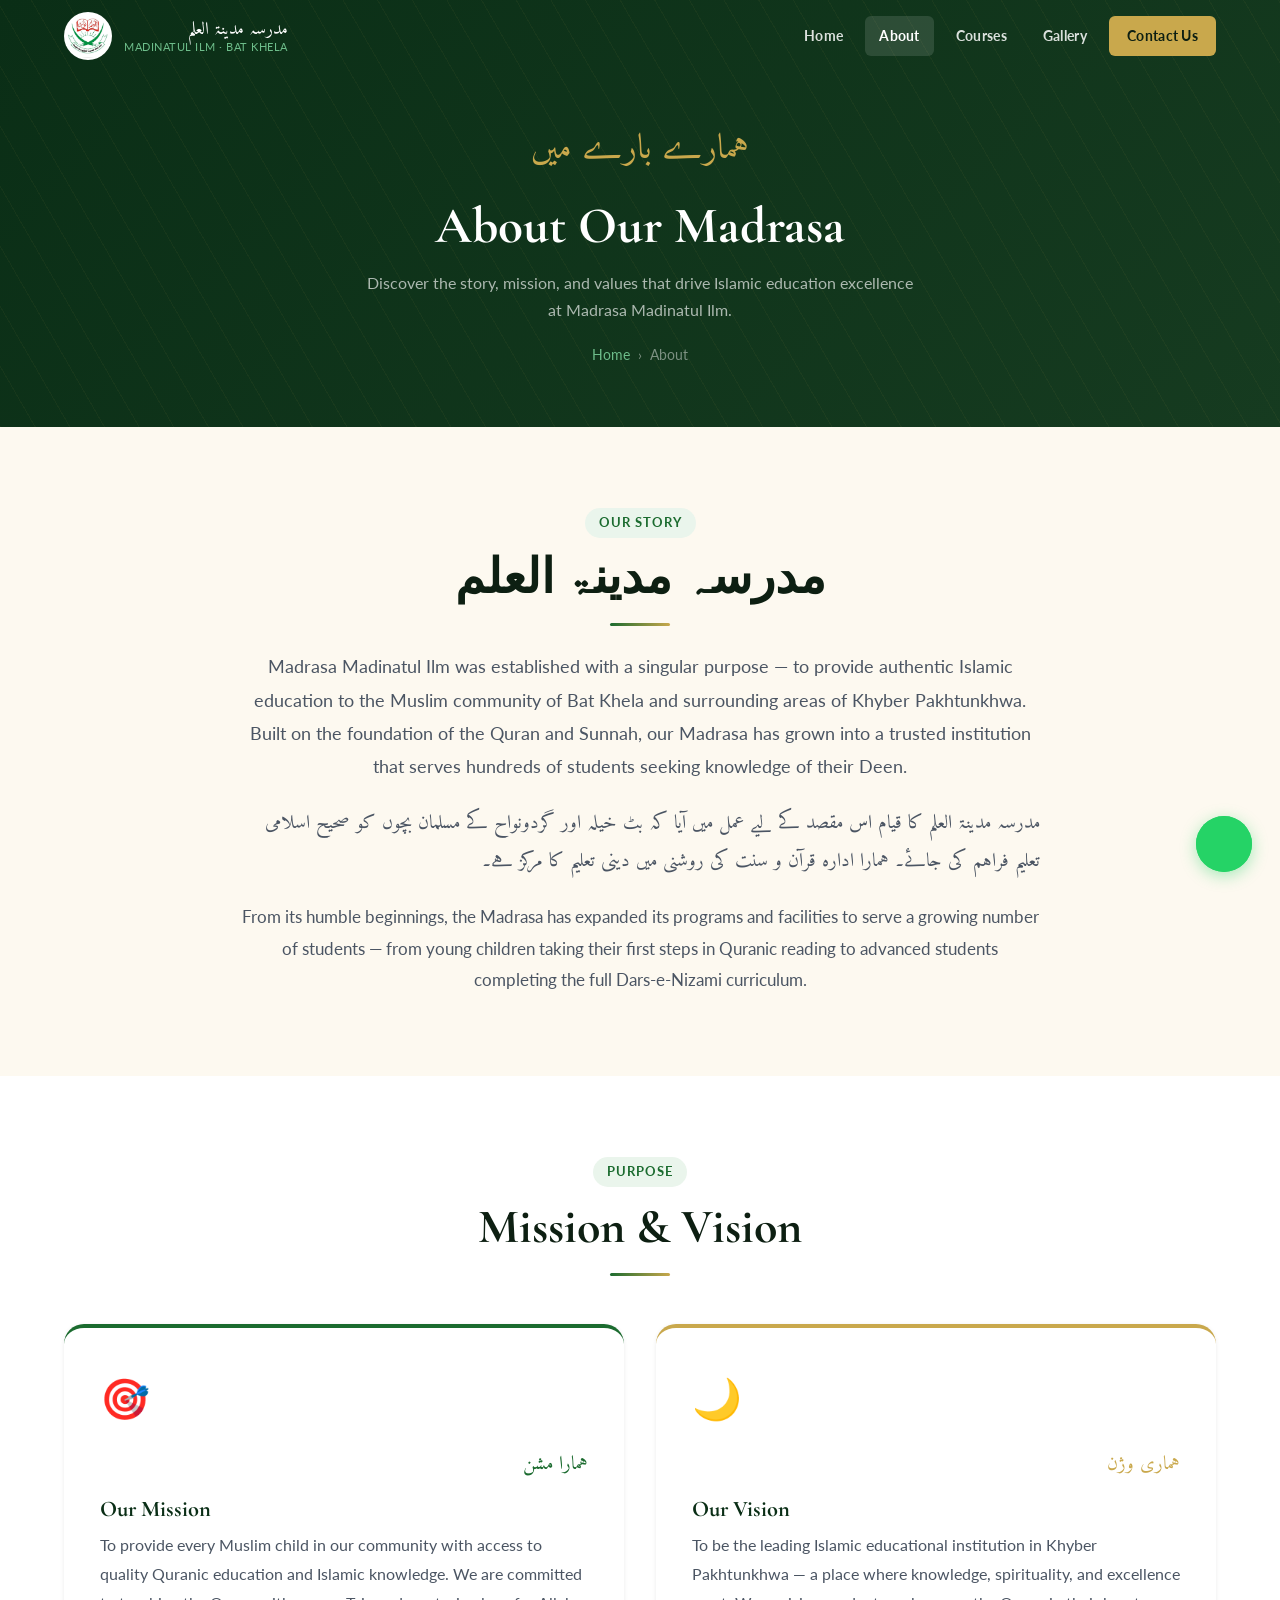
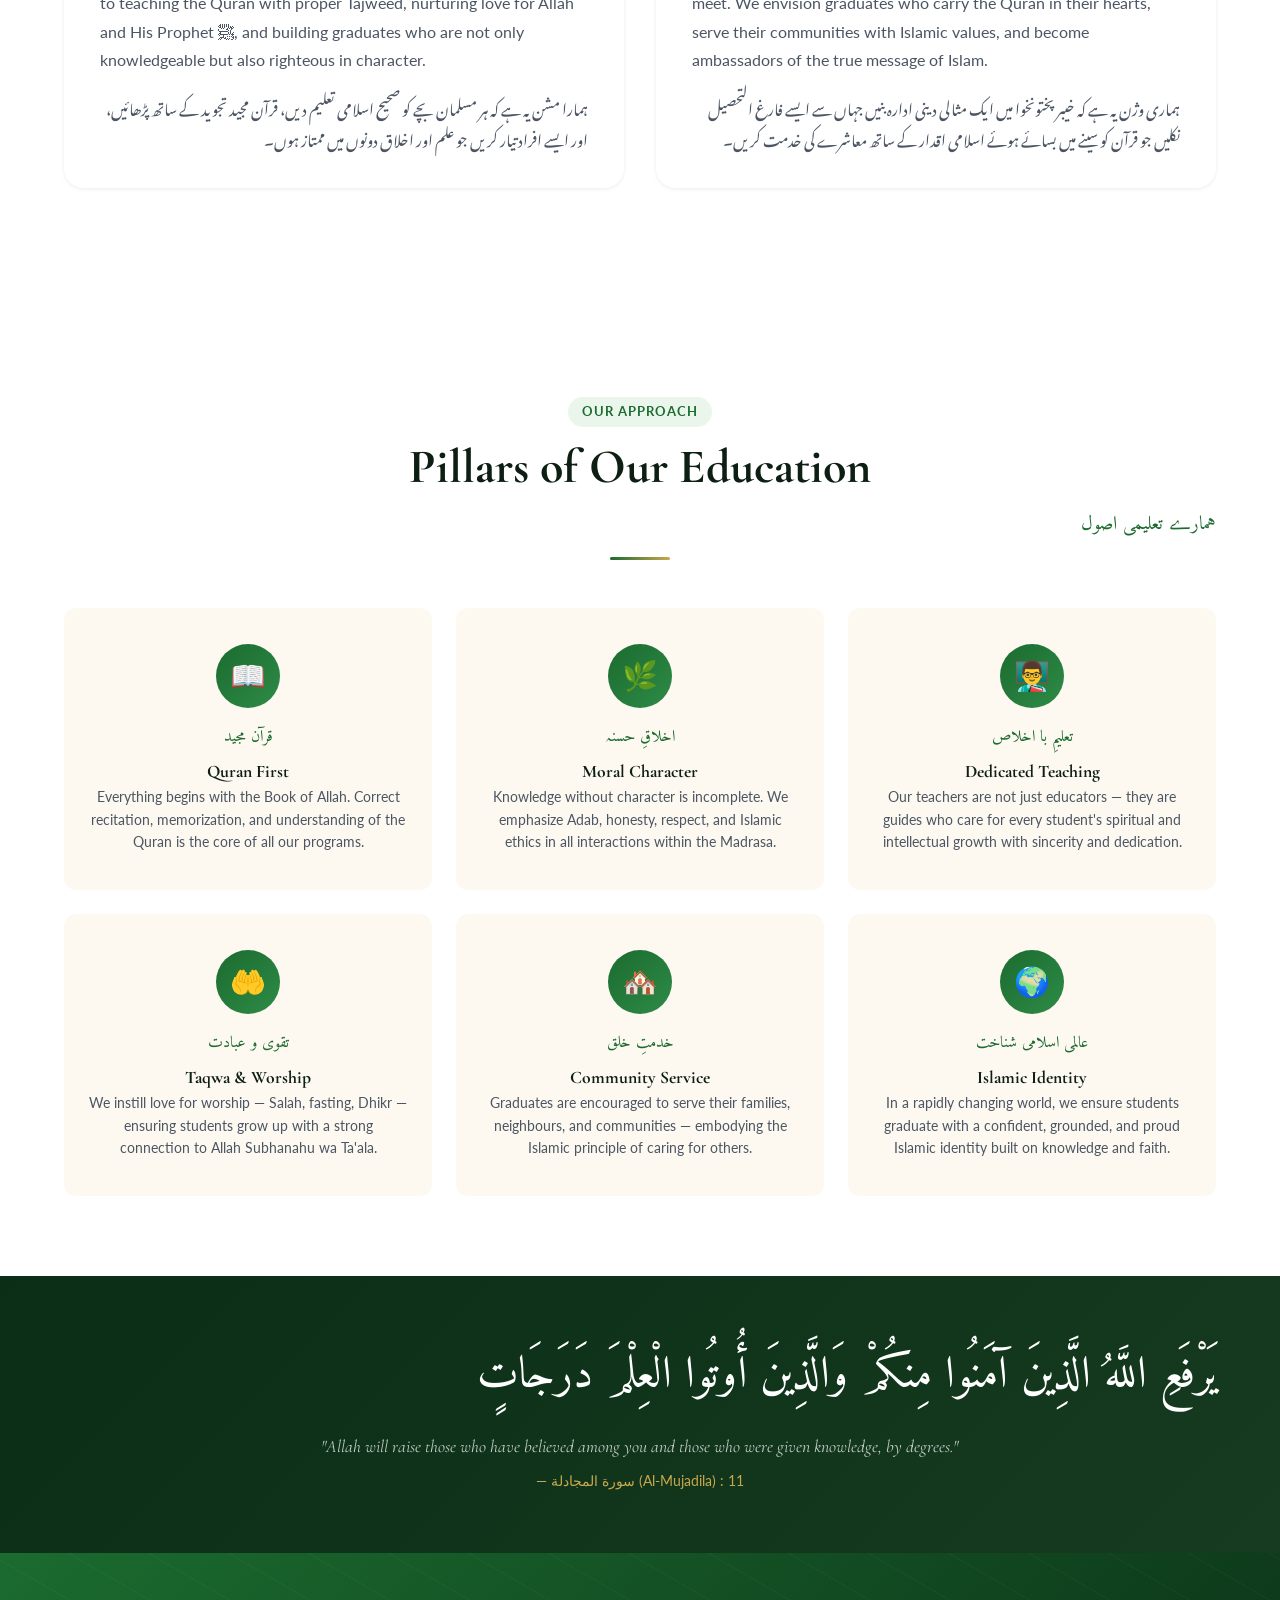
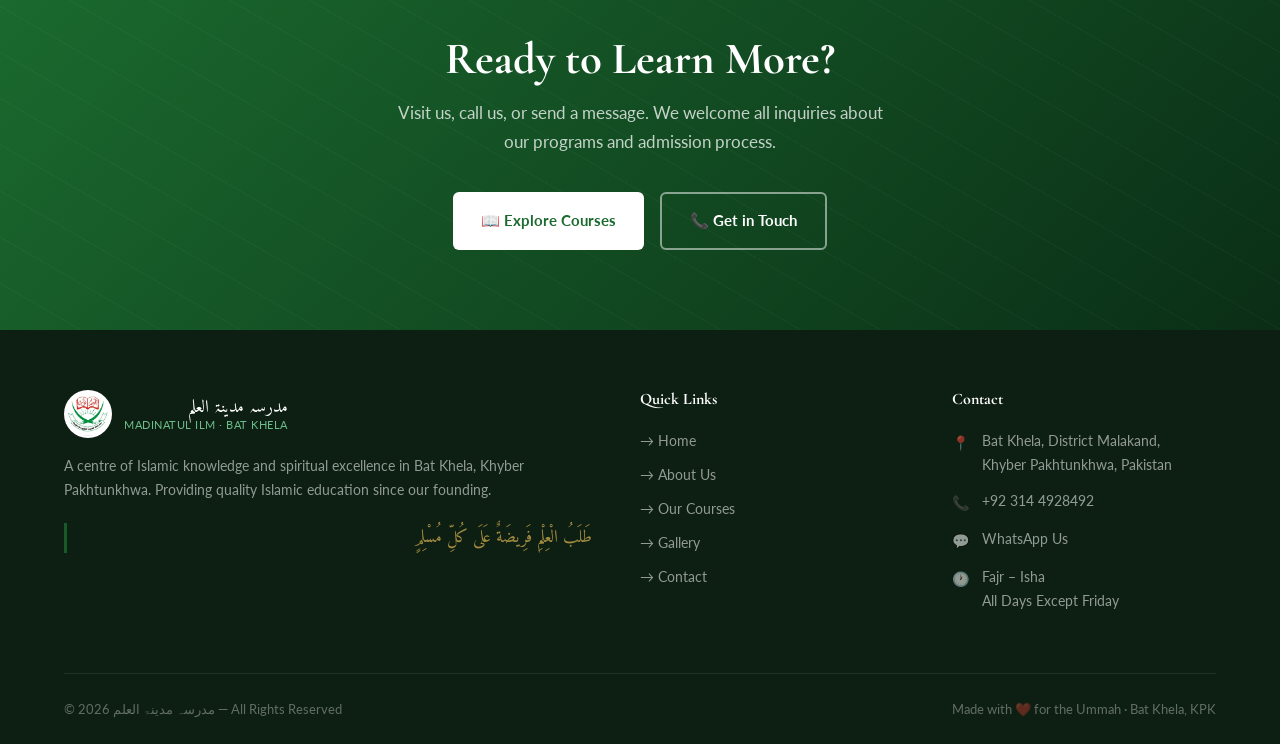
==== commit 41aab14e: "feat: add favicon assets and update site-wide icon references" ====
--- a/about.html
+++ b/about.html
@@ -5,7 +5,9 @@
   <meta name="viewport" content="width=device-width, initial-scale=1.0">
   <meta name="description" content="Learn about Madrasa Madinatul Ilm — our history, mission, vision, and values in providing Islamic education in Bat Khela, KPK.">
   <title>About Us — مدرسہ مدینۃ العلم</title>
-  <link rel="icon" type="image/png" href="assets/logo.png">
+  <link rel="icon" type="image/png" href="assets/favicon.png">
+  <link rel="shortcut icon" href="assets/favicon.png">
+  <link rel="apple-touch-icon" href="assets/favicon.png">
   <link rel="stylesheet" href="css/style.css">
   <link rel="stylesheet" href="css/animations.css">
   <link rel="stylesheet" href="css/responsive.css">
--- a/css/style.css
+++ b/css/style.css
@@ -316,18 +316,25 @@
 
 /* Mobile Nav Drawer */
 .mobile-nav {
-  display: none;
   position: fixed;
   top: var(--nav-height);
   left: 0;
   right: 0;
   background: var(--green-900);
-  padding: 16px 0;
   z-index: 999;
   box-shadow: var(--shadow-lg);
-}
-
-.mobile-nav.open { display: block; }
+  max-height: 0;
+  overflow: hidden;
+  transition: max-height 0.35s ease, opacity 0.35s ease;
+  opacity: 0;
+  pointer-events: none;
+}
+
+.mobile-nav.open {
+  max-height: 400px;
+  opacity: 1;
+  pointer-events: all;
+}
 
 .mobile-nav a {
   display: block;
@@ -344,6 +351,18 @@
   background: rgba(255,255,255,0.08);
   padding-left: 32px;
 }
+
+/* Nav Overlay */
+.nav-overlay {
+  display: none;
+  position: fixed;
+  inset: 0;
+  background: rgba(0,0,0,0.5);
+  z-index: 998;
+  backdrop-filter: blur(2px);
+}
+
+.nav-overlay.open { display: block; }
 
 /* ============================================================
    HERO
@@ -633,11 +652,13 @@
   box-shadow: var(--shadow-sm);
   transition: var(--transition);
   border: 1px solid rgba(27,107,47,0.08);
+  display: flex;
+  flex-direction: column;
 }
 
 .course-card:hover {
   transform: translateY(-6px);
-  box-shadow: var(--shadow-lg);
+  box-shadow: var(--shadow-lg), inset 0 0 0 2px rgba(46,139,71,0.25);
   border-color: rgba(27,107,47,0.2);
 }
 
@@ -682,6 +703,13 @@
 
 .course-card-body {
   padding: 24px;
+  flex: 1;
+  display: flex;
+  flex-direction: column;
+}
+
+.course-card-body .btn {
+  margin-top: auto;
 }
 
 .course-meta {
@@ -736,6 +764,8 @@
 
 .about-visual {
   position: relative;
+  overflow: visible;
+  padding-bottom: 32px;
 }
 
 .about-img-wrap {
@@ -767,7 +797,7 @@
 .about-badge-float {
   position: absolute;
   bottom: -20px;
-  right: -20px;
+  right: 12px;
   background: var(--green-700);
   color: var(--white);
   padding: 20px;
--- a/css/animations.css
+++ b/css/animations.css
@@ -100,19 +100,8 @@
 }
 
 /* ── Card Hover Pulse ── */
-.course-card::after {
-  content: '';
-  position: absolute;
-  inset: 0;
-  border-radius: var(--radius-lg);
-  border: 2px solid var(--green-500);
-  opacity: 0;
-  transition: opacity 0.3s ease;
-  pointer-events: none;
-}
-
-.course-card { position: relative; }
-.course-card:hover::after { opacity: 0.3; }
+/* Replaced with inset box-shadow in style.css (.course-card:hover)
+   to avoid being clipped by overflow:hidden on the card */
 
 /* ── Prayer Card Active Pulse ── */
 .prayer-card.active-prayer {
--- a/css/responsive.css
+++ b/css/responsive.css
@@ -3,15 +3,40 @@
    Mobile-first breakpoints
    ============================================================ */
 
-/* ── Tablet (max 1024px) ── */
+/* ── Base class (no media query) ── */
+/* Issue 3: Steps grid for courses.html admission section */
+.steps-grid {
+  display: grid;
+  grid-template-columns: repeat(3, 1fr);
+  gap: 28px;
+  margin-top: 48px;
+}
+
+/* ── Large screens (min-width: 1440px) ── */
+/* Issue 8: Enhanced spacing and typography on wide monitors */
+@media (min-width: 1440px) {
+  :root { --section-pad: 100px; }
+
+  .container         { width: 85%; }
+  .hero-name-arabic  { font-size: 4rem; }
+  .section-title     { font-size: 3.2rem; }
+  .stats-grid        { gap: 40px; }
+  .course-card-body  { padding: 32px; }
+}
+
+/* ── Tablet (max-width: 1024px) ── */
 @media (max-width: 1024px) {
   :root { --section-pad: 60px; }
 
-  .stats-grid         { grid-template-columns: repeat(2, 1fr); }
+  .stats-grid             { grid-template-columns: repeat(2, 1fr); }
   .stat-item:nth-child(2) { border-right: none; }
   .stat-item:nth-child(3) { border-right: 1px solid var(--gray-100); }
 
   .courses-grid       { grid-template-columns: repeat(2, 1fr); }
+
+  /* Issue 4: 3rd course card spans full width when it would be orphaned */
+  .courses-grid .course-card:last-child:nth-child(odd) { grid-column: 1 / -1; }
+
   .about-teaser-grid  { gap: 36px; }
   .prayer-grid        { grid-template-columns: repeat(3, 1fr); }
 
@@ -22,9 +47,12 @@
   .pillars-grid       { grid-template-columns: repeat(2, 1fr); }
 
   .contact-grid       { grid-template-columns: 1fr; }
-}
-
-/* ── Mobile (max 768px) ── */
+
+  /* Steps grid: 2 columns on tablet */
+  .steps-grid         { grid-template-columns: repeat(2, 1fr); }
+}
+
+/* ── Mobile (max-width: 768px) ── */
 @media (max-width: 768px) {
   :root {
     --section-pad: 48px;
@@ -46,6 +74,10 @@
   .stat-item  { border-right: none; border-bottom: 1px solid var(--gray-100); padding: 20px; }
   .stat-item:nth-child(3) { border-right: none; }
 
+  /* Issue 5: Last row (items 3 & 4) must have no border-bottom in the 2×2 grid */
+  .stat-item:nth-child(3),
+  .stat-item:last-child { border-bottom: none; }
+
   /* Courses */
   .courses-grid { grid-template-columns: 1fr; }
 
@@ -64,7 +96,18 @@
   /* Courses Full */
   .full-course-card        { grid-template-columns: 1fr; }
   .full-course-card.reverse { direction: ltr; }
-  .full-course-sidebar      { padding: 32px 24px; }
+
+  /* Issue 6: Sidebar becomes horizontal compact row on mobile */
+  .full-course-sidebar {
+    flex-direction: row;
+    flex-wrap: wrap;
+    justify-content: center;
+    align-items: center;
+    gap: 16px;
+    padding: 24px 20px;
+    text-align: center;
+  }
+  .fcs-duration { margin-top: 0; }
 
   /* Gallery */
   .gallery-grid { grid-template-columns: repeat(2, 1fr); }
@@ -85,9 +128,18 @@
 
   /* WhatsApp float */
   .wa-float { bottom: 20px; right: 20px; }
-}
-
-/* ── Small Mobile (max 480px) ── */
+
+  /* Steps grid: 1 column on mobile */
+  .steps-grid { grid-template-columns: 1fr; }
+}
+
+/* Issue 9: Hero section on landscape mobile — avoid 100vh trap */
+@media (max-width: 768px) and (orientation: landscape) {
+  .hero       { min-height: auto; padding: 100px 0 60px; }
+  .hero-scroll { display: none; }
+}
+
+/* ── Small Mobile (max-width: 480px) ── */
 @media (max-width: 480px) {
   .container { width: 94%; }
 
@@ -97,6 +149,7 @@
   .stat-number  { font-size: 2rem; }
 
   .prayer-grid  { grid-template-columns: 1fr 1fr; }
+  .prayer-card:last-child { grid-column: 1 / -1; }
 
   .gallery-grid { grid-template-columns: 1fr; }
   .gallery-item:nth-child(1),
@@ -105,6 +158,37 @@
   .ayah-arabic-text { font-size: 1.3rem; }
 
   .page-hero { padding: 100px 0 48px; }
+
+  /* Issue 10: CTA section padding too large on small phones */
+  .cta-section    { padding: 52px 0; }
+  .cta-section h2 { font-size: 1.6rem; }
+}
+
+/* ── Very Small Mobile (max-width: 360px) ── */
+/* Issue 7: Support 360px Android phones */
+@media (max-width: 360px) {
+  .container { width: 96%; }
+
+  .nav-logo-text .en-name { display: none; }
+
+  .hero-name-arabic { font-size: 1.4rem; }
+  .hero-bismillah   { font-size: 1.3rem; }
+  .hero-btns .btn   { width: 180px; font-size: 0.85rem; padding: 12px 20px; }
+
+  .section-title    { font-size: 1.6rem; }
+  .stat-number      { font-size: 1.7rem; }
+
+  .prayer-time         { font-size: 1.2rem; }
+  .prayer-name-arabic  { font-size: 1.1rem; }
+
+  .full-course-body    { padding: 24px 16px; }
+  .contact-info-card,
+  .contact-form-card   { padding: 24px 16px; }
+  .mv-card             { padding: 24px 16px; }
+
+  .footer-grid         { gap: 24px; }
+
+  .btn { padding: 12px 20px; font-size: 0.88rem; }
 }
 
 /* ── RTL Specific ── */
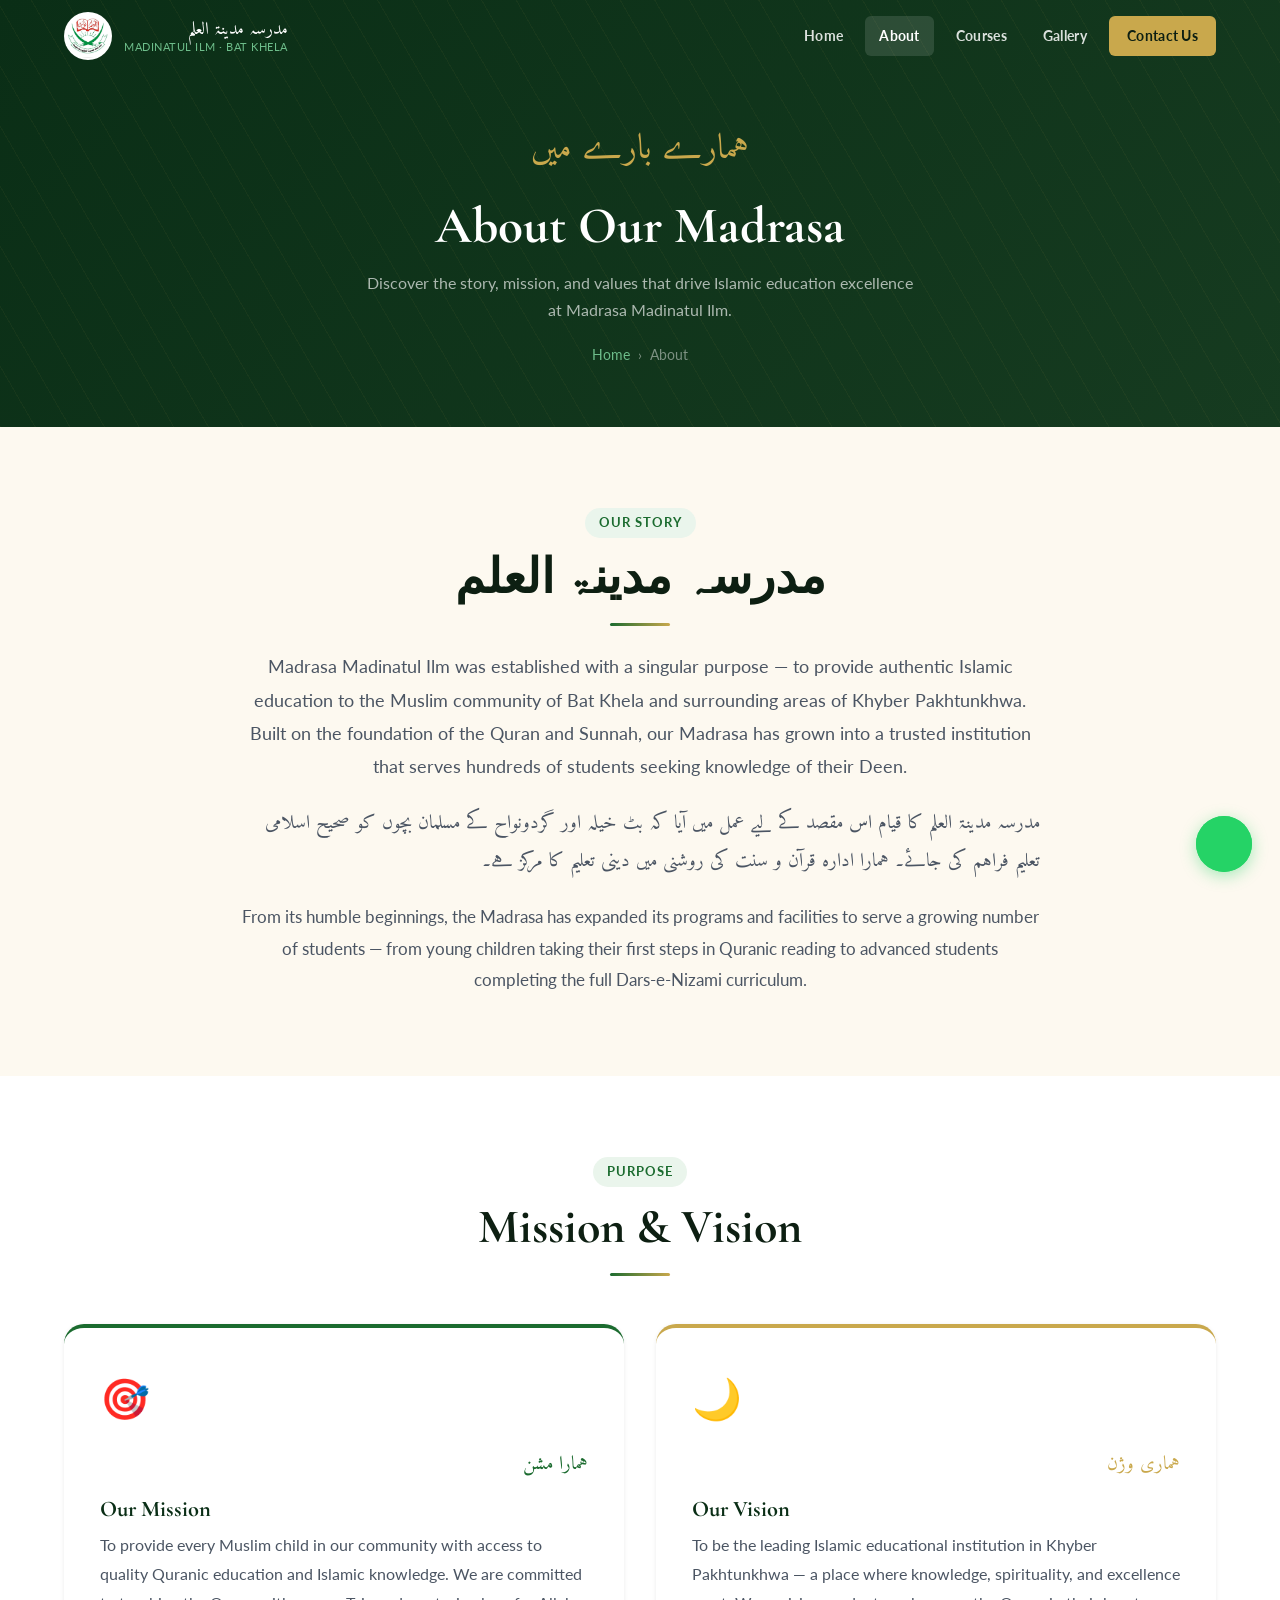
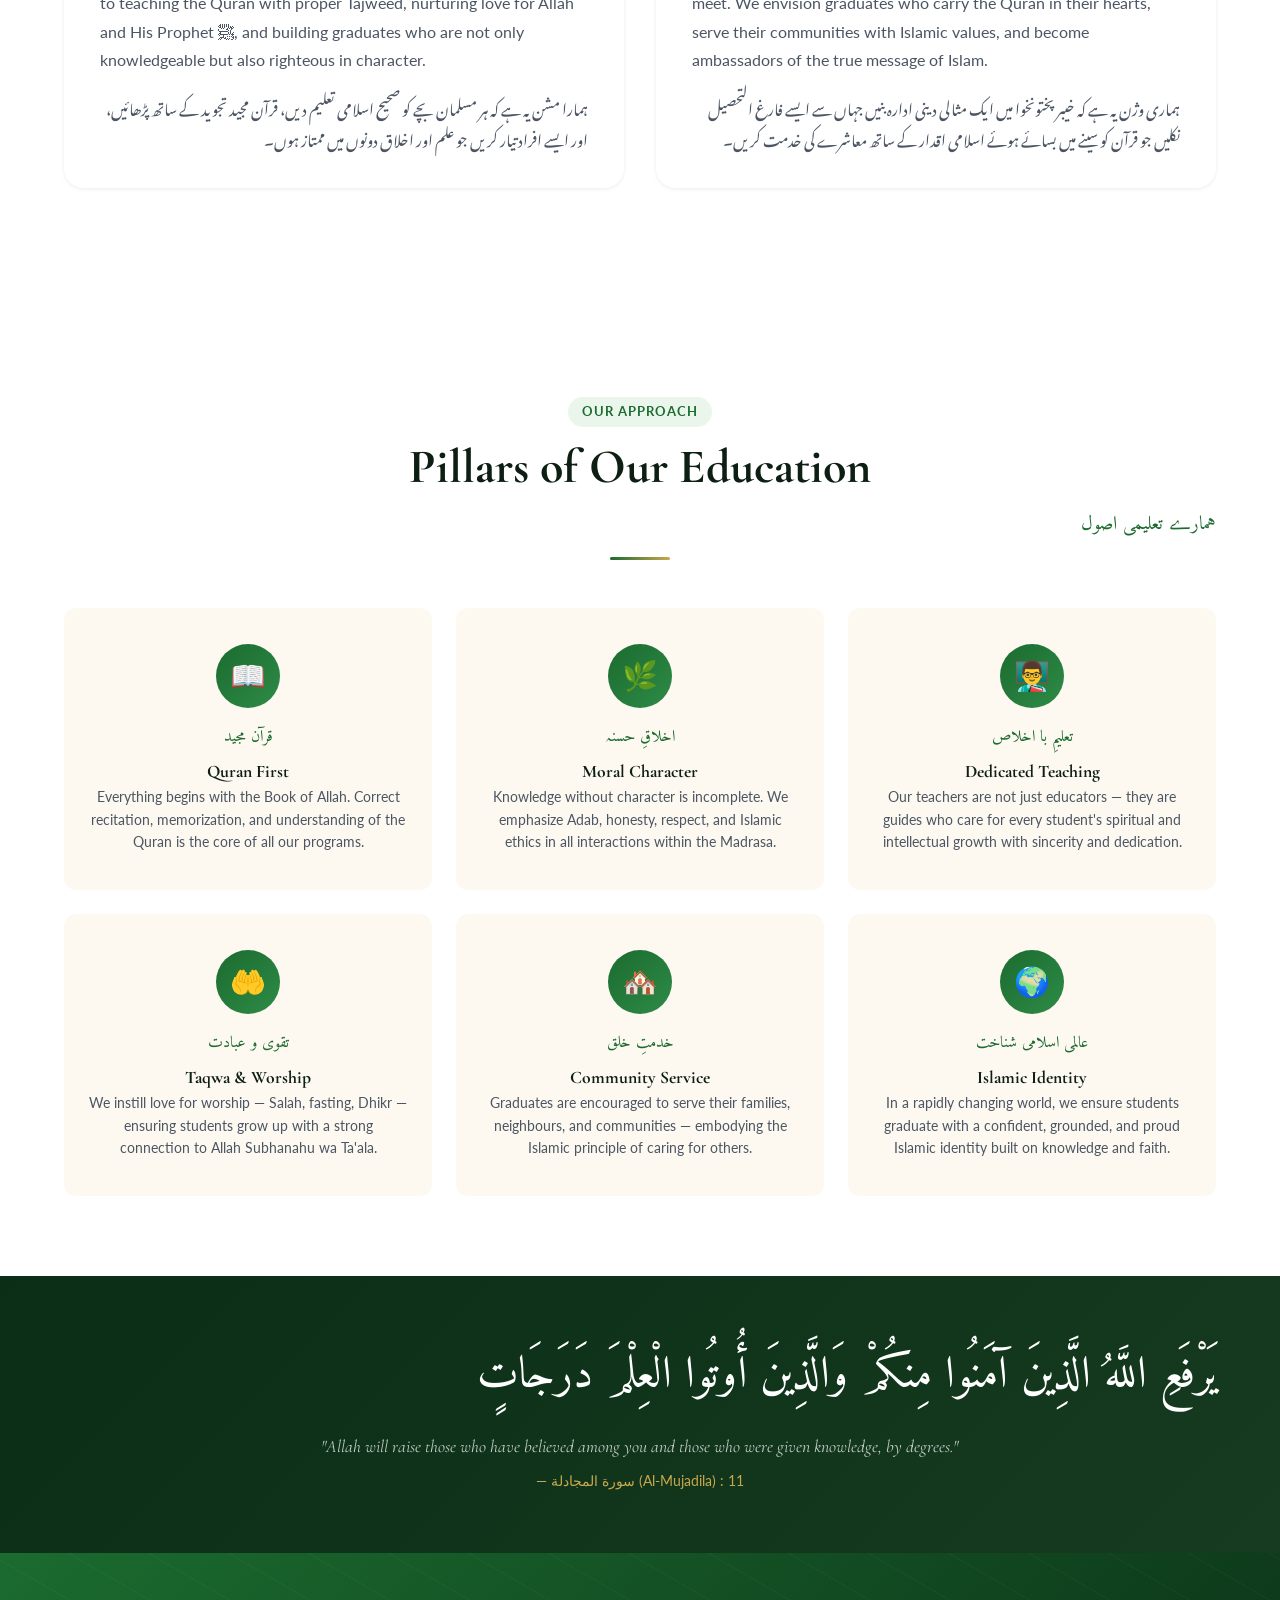
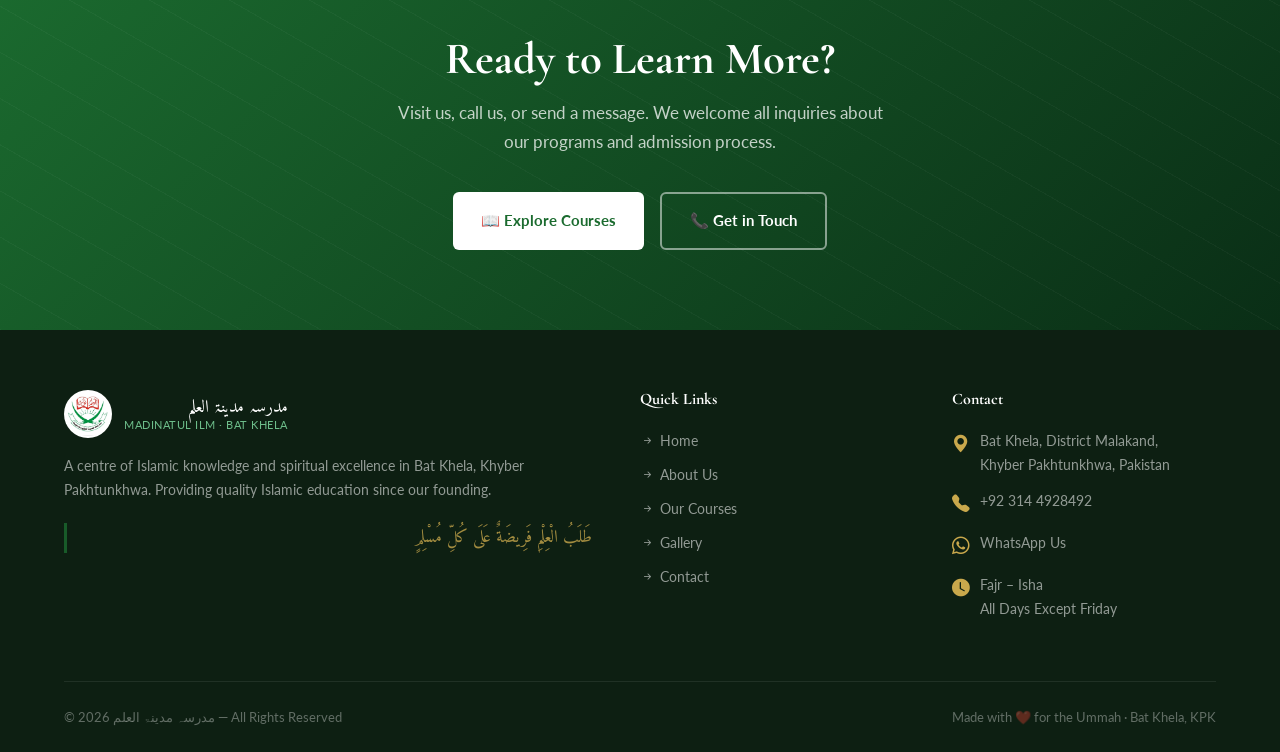
==== commit e90636cf: "feat: implement dynamic navbar and footer injection with main.js and add Bootstrap Icons support" ====
--- a/about.html
+++ b/about.html
@@ -11,6 +11,7 @@
   <link rel="stylesheet" href="css/style.css">
   <link rel="stylesheet" href="css/animations.css">
   <link rel="stylesheet" href="css/responsive.css">
+  <link rel="stylesheet" href="https://cdn.jsdelivr.net/npm/bootstrap-icons@1.11.3/font/bootstrap-icons.min.css">
 </head>
 <body data-page="about" class="page-fade-in">
 
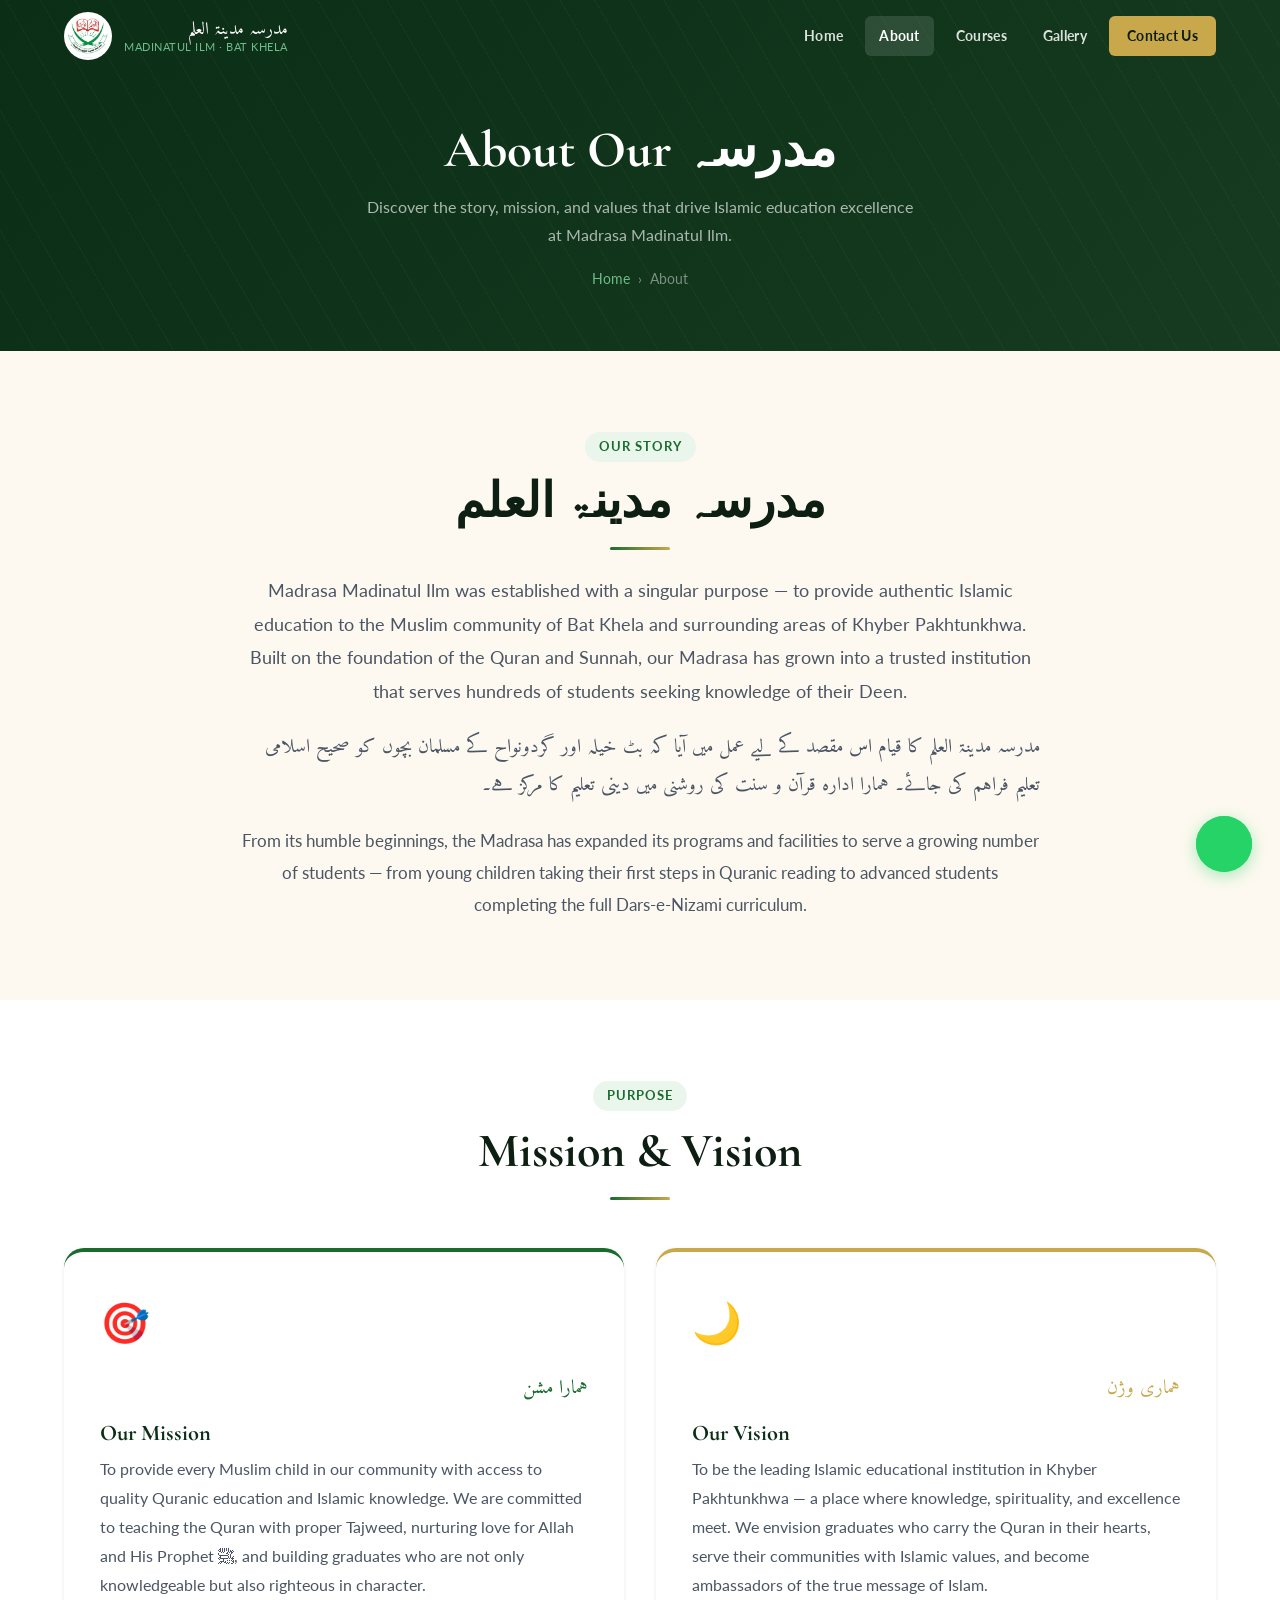
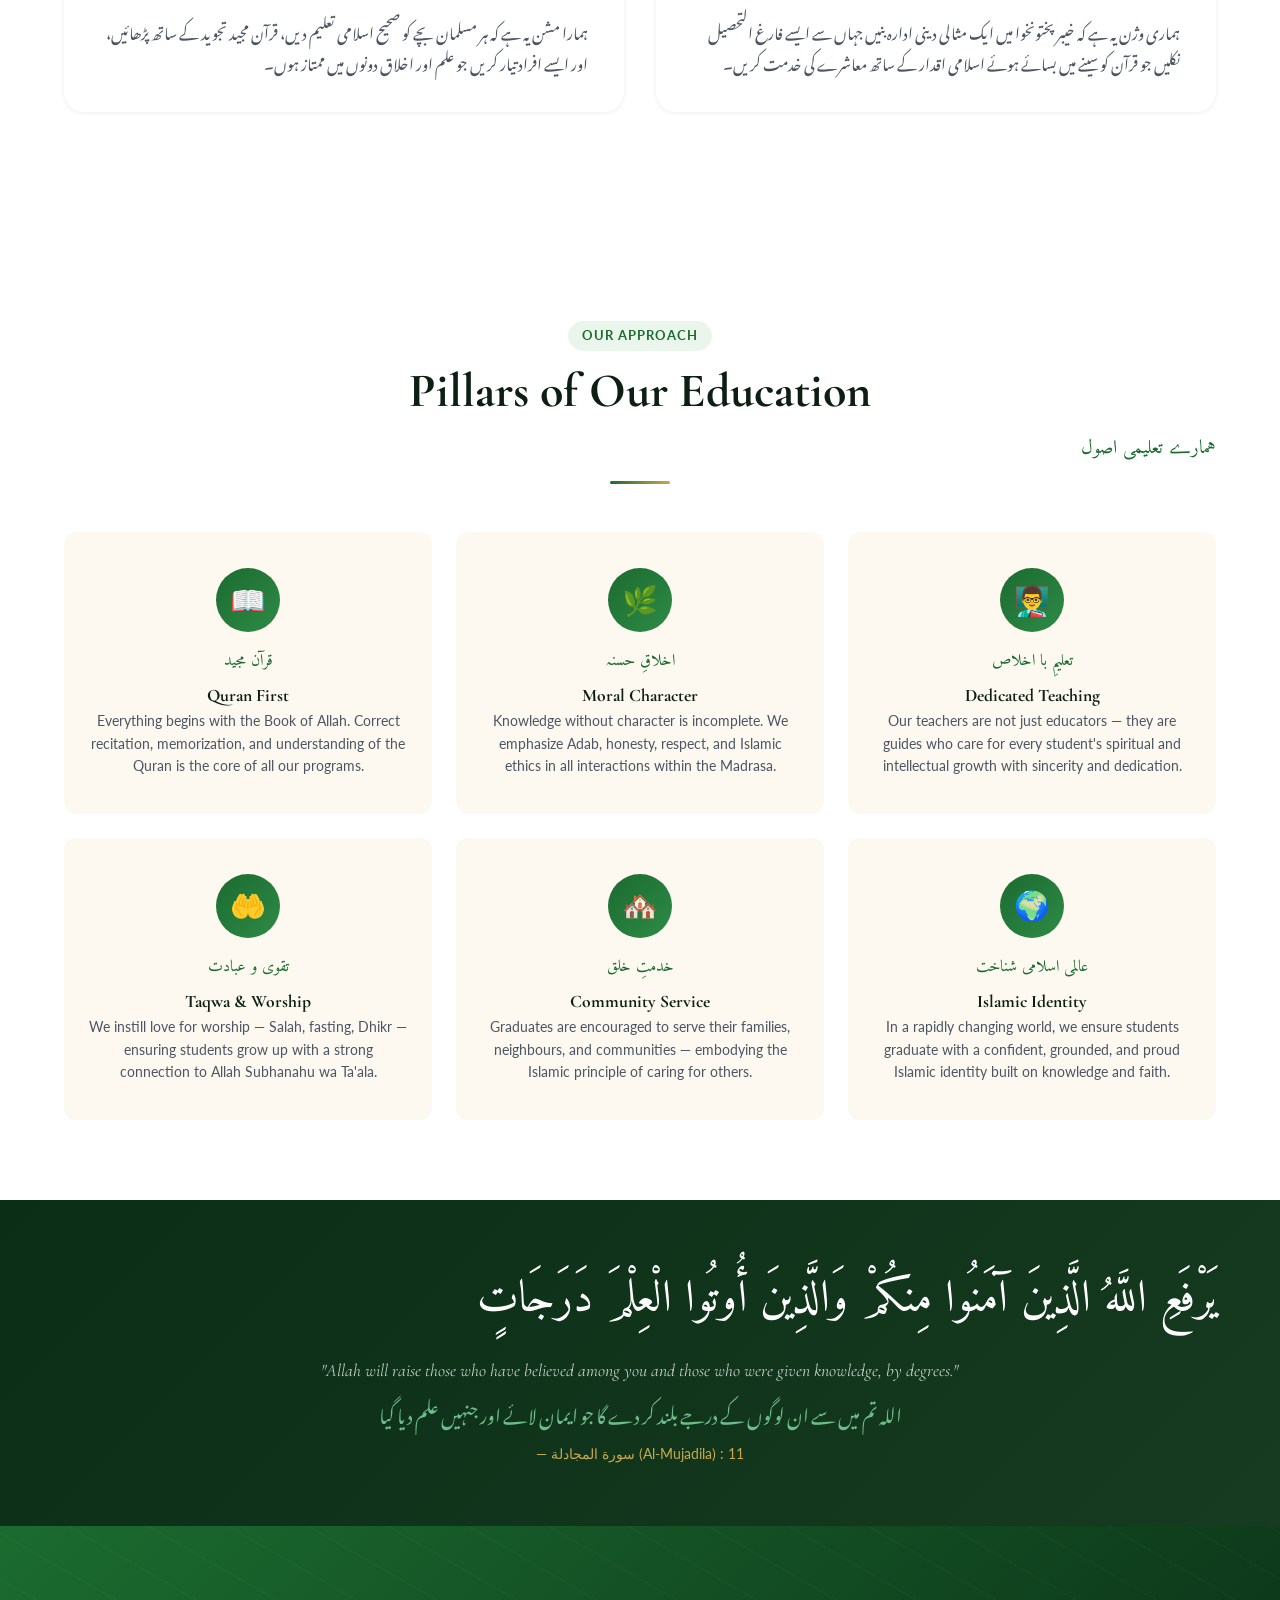
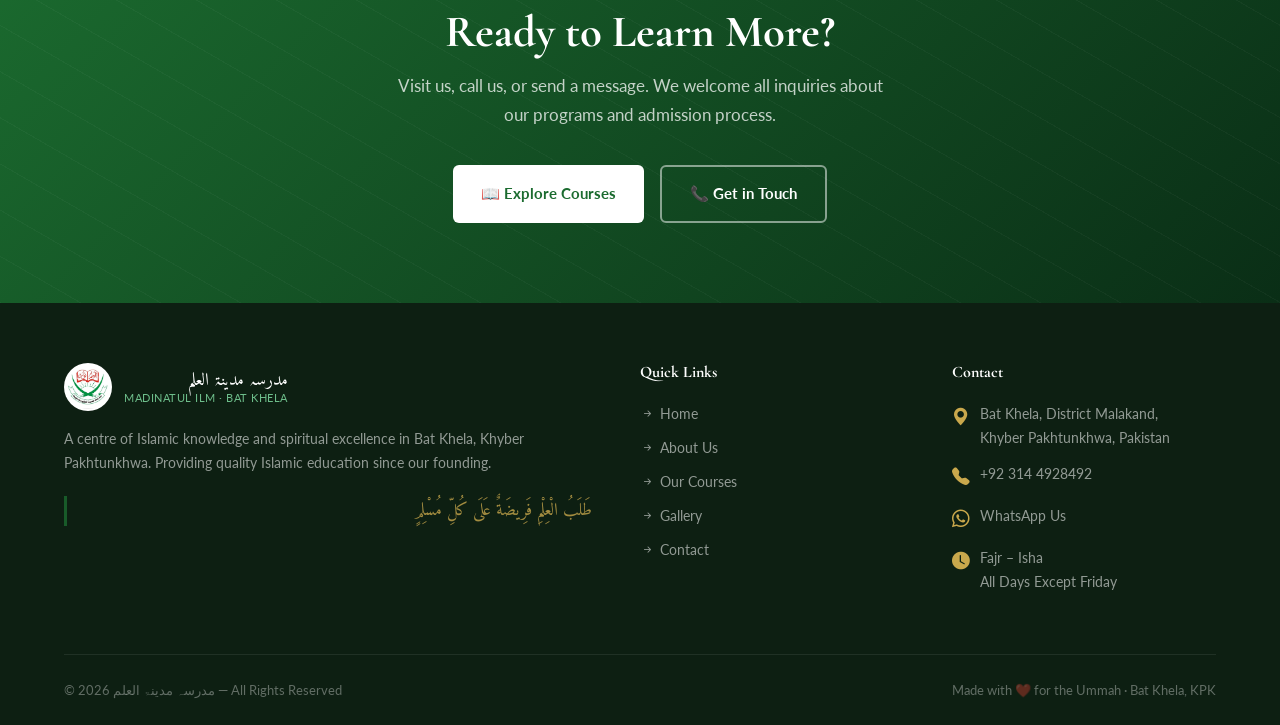
==== commit 68bc7327: "docs: update content and formatting in about page" ====
--- a/about.html
+++ b/about.html
@@ -20,8 +20,7 @@
   <!-- PAGE HERO -->
   <section class="page-hero">
     <div class="container page-hero-content">
-      <span class="arabic-title">ہمارے بارے میں</span>
-      <h1>About Our Madrasa</h1>
+      <h1>About Our مدرسہ</h1>
       <p>Discover the story, mission, and values that drive Islamic education excellence at Madrasa Madinatul Ilm.</p>
       <div class="breadcrumb">
         <a href="index.html">Home</a>
@@ -142,6 +141,9 @@
       <p style="font-family:var(--font-heading);font-style:italic;color:rgba(255,255,255,0.75);font-size:1.1rem;margin-bottom:8px;">
         "Allah will raise those who have believed among you and those who were given knowledge, by degrees."
       </p>
+      <p class="urdu" style="color:var(--green-300);font-size:1.15rem;margin-bottom:12px;text-align:center;line-height:2;">
+        اللہ تم میں سے ان لوگوں کے درجے بلند کر دے گا جو ایمان لائے اور جنہیں علم دیا گیا
+      </p>
       <p style="color:var(--gold);font-size:0.85rem;">— سورة المجادلة (Al-Mujadila) : 11</p>
     </div>
   </section>
--- a/css/style.css
+++ b/css/style.css
@@ -375,6 +375,7 @@
   background: linear-gradient(135deg, var(--green-900) 0%, #0F3D20 50%, #1B2F0E 100%);
   overflow: hidden;
   padding-top: var(--nav-height);
+  padding-bottom: 80px;
 }
 
 .hero-pattern {
@@ -462,12 +463,13 @@
 }
 
 .hero-tagline {
-  font-family: var(--font-heading);
-  font-size: clamp(1.1rem, 2.5vw, 1.5rem);
+  font-family: var(--font-urdu);
+  font-size: clamp(1.2rem, 3vw, 1.8rem);
   color: rgba(255,255,255,0.8);
-  max-width: 560px;
+  max-width: 600px;
   margin: 0 auto 40px;
-  font-style: italic;
+  line-height: 2.2;
+  direction: rtl;
 }
 
 .hero-btns {
--- a/css/responsive.css
+++ b/css/responsive.css
@@ -139,6 +139,12 @@
   .hero-scroll { display: none; }
 }
 
+/* Hide hero-scroll on very short screens to prevent overlap */
+@media (max-height: 600px) {
+  .hero-scroll { display: none; }
+  .hero { padding-bottom: 20px; }
+}
+
 /* ── Small Mobile (max-width: 480px) ── */
 @media (max-width: 480px) {
   .container { width: 94%; }
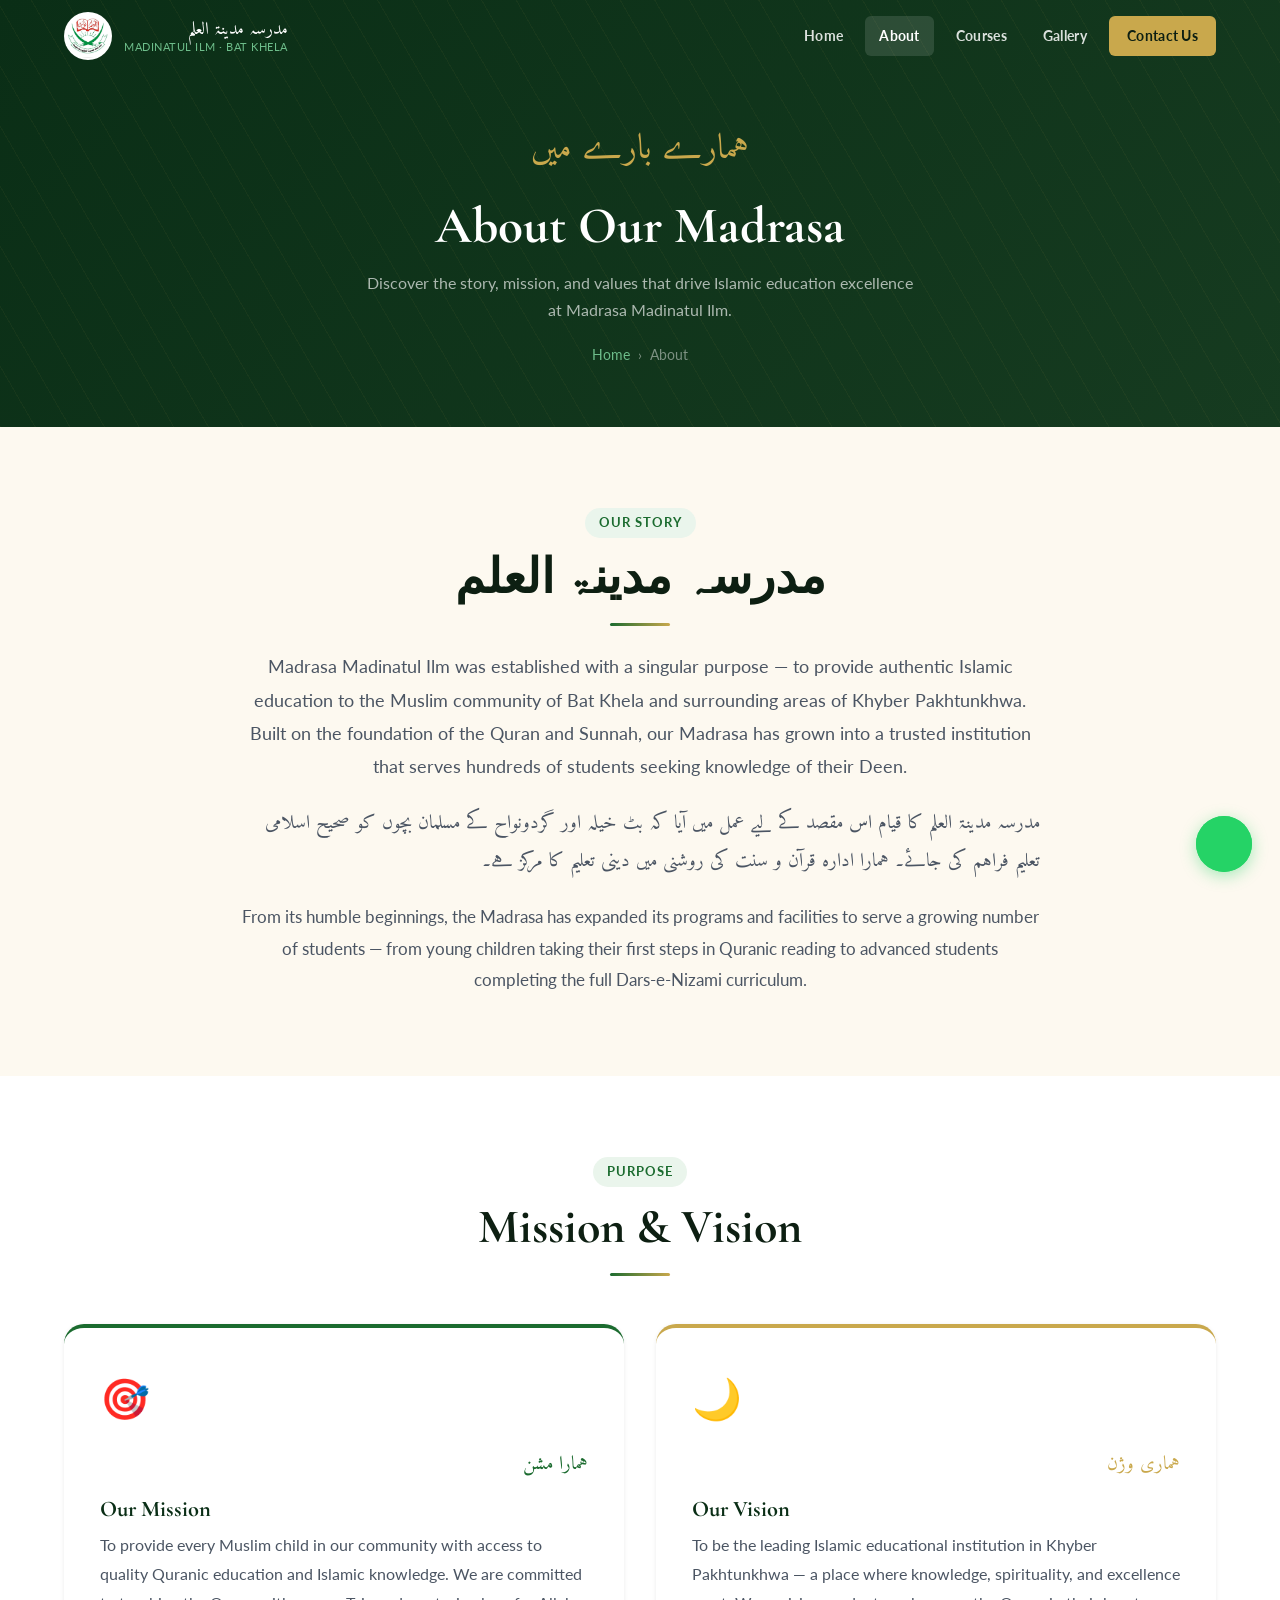
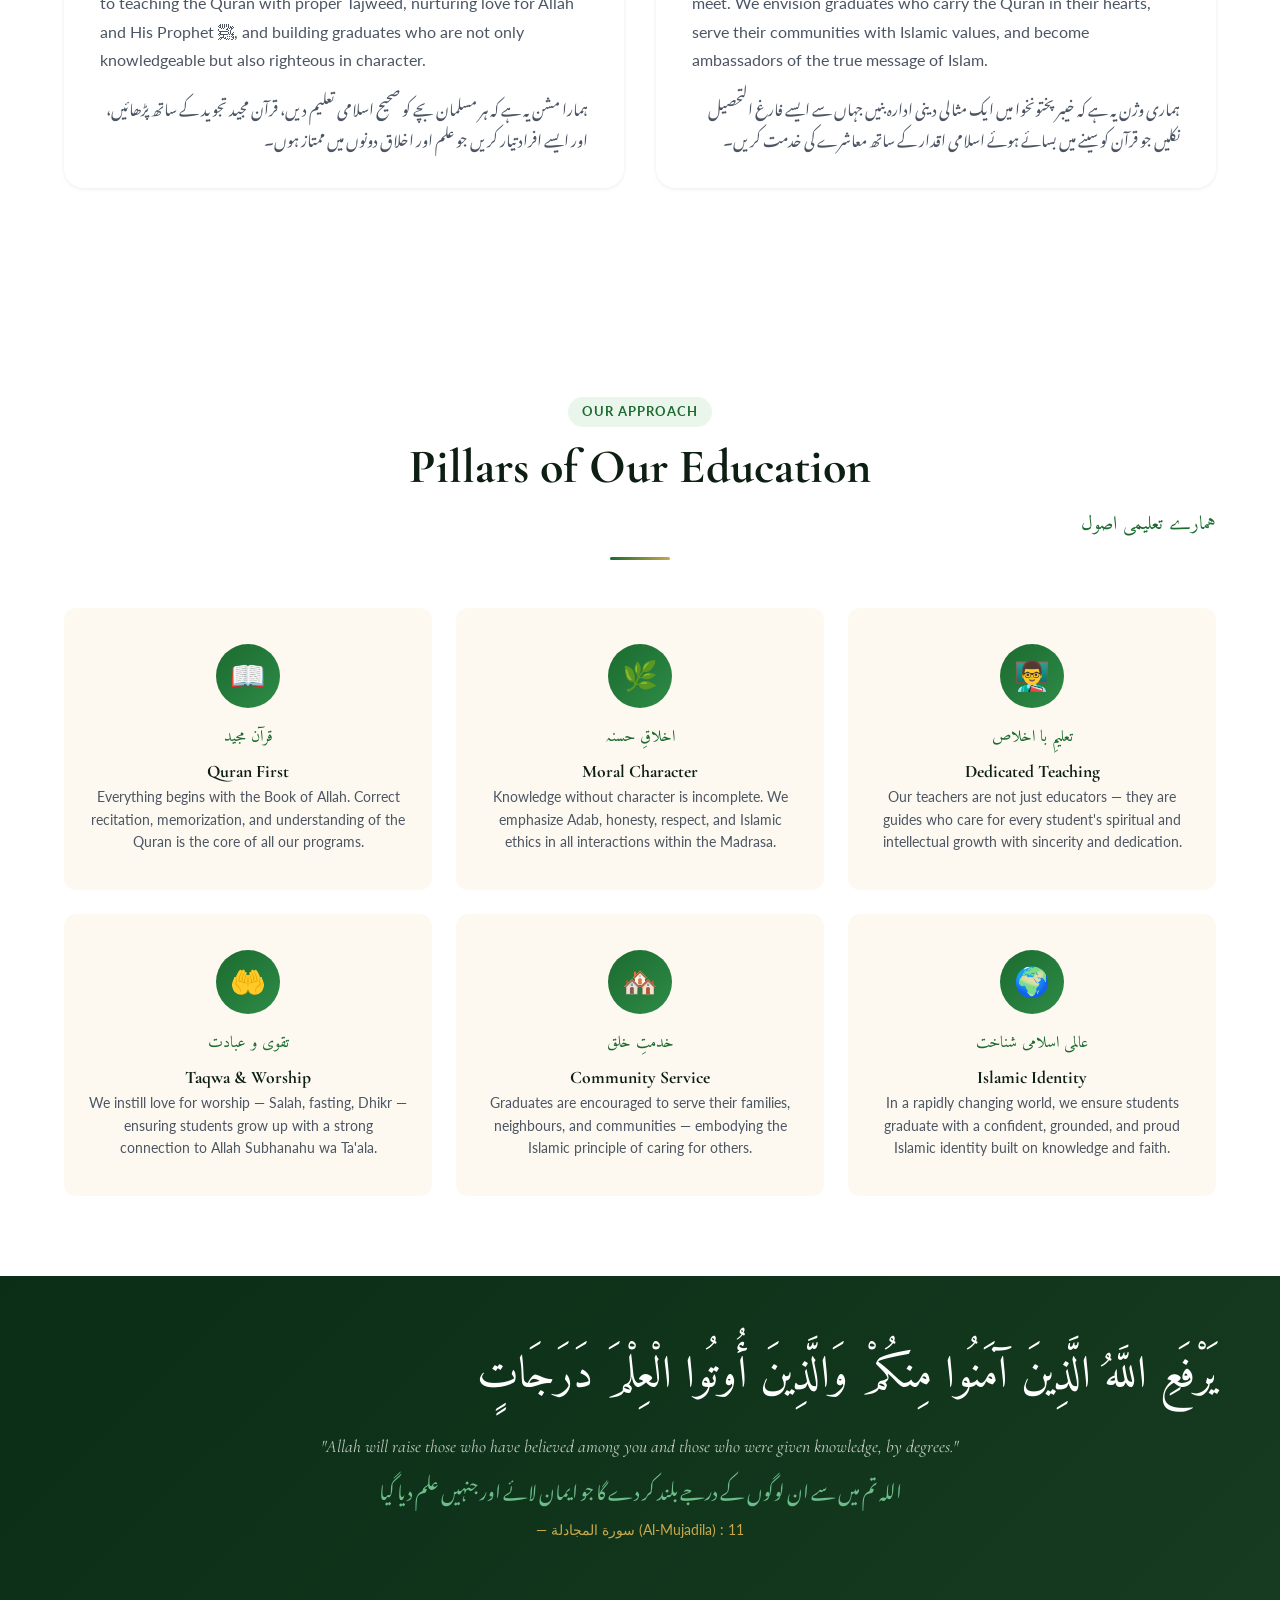
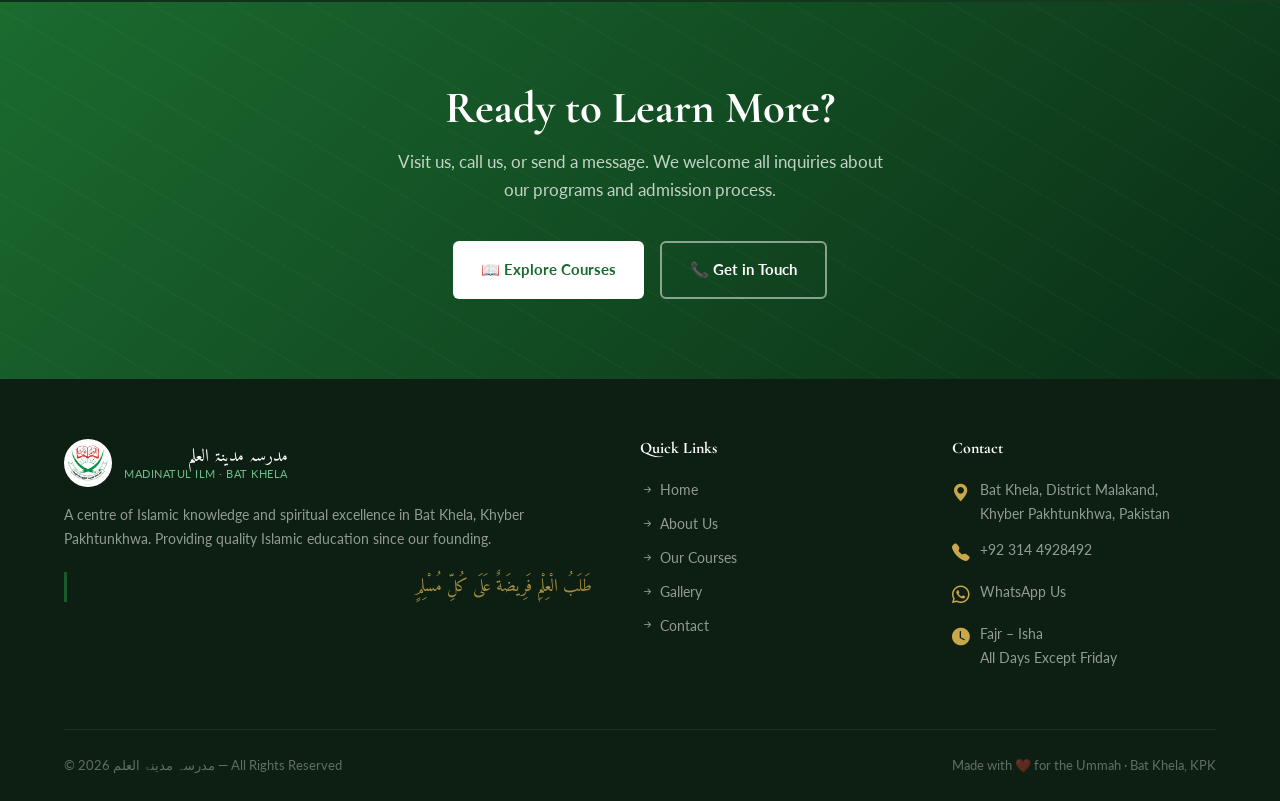
==== commit b4903ace: "docs: update content and formatting in about page" ====
--- a/about.html
+++ b/about.html
@@ -20,7 +20,8 @@
   <!-- PAGE HERO -->
   <section class="page-hero">
     <div class="container page-hero-content">
-      <h1>About Our مدرسہ</h1>
+      <span class="arabic-title">ہمارے بارے میں</span>
+      <h1>About Our Madrasa</h1>
       <p>Discover the story, mission, and values that drive Islamic education excellence at Madrasa Madinatul Ilm.</p>
       <div class="breadcrumb">
         <a href="index.html">Home</a>
@@ -162,6 +163,6 @@
 
   <div id="footer-placeholder"></div>
 
-  <script src="js/main.js"></script>
+  <script src="js/main.js" defer></script>
 </body>
 </html>
--- a/css/style.css
+++ b/css/style.css
@@ -49,14 +49,17 @@
 /* ── Reset & Base ── */
 *, *::before, *::after { box-sizing: border-box; margin: 0; padding: 0; }
 
-html { scroll-behavior: smooth; font-size: 16px; }
+html { 
+  scroll-behavior: smooth; 
+  font-size: 16px;
+  overflow-x: hidden;
+}
 
 body {
   font-family: var(--font-body);
   background: var(--cream);
   color: var(--dark);
   line-height: 1.7;
-  overflow-x: hidden;
 }
 
 img { max-width: 100%; height: auto; display: block; }
@@ -299,6 +302,7 @@
   padding: 8px;
   border: none;
   background: transparent;
+  z-index: 1001;
 }
 
 .hamburger span {
@@ -307,12 +311,24 @@
   height: 2px;
   background: var(--white);
   border-radius: 2px;
-  transition: var(--transition);
+  transition: transform 0.3s ease, opacity 0.3s ease;
 }
 
 .hamburger.open span:nth-child(1) { transform: translateY(7px) rotate(45deg); }
-.hamburger.open span:nth-child(2) { opacity: 0; }
+.hamburger.open span:nth-child(2) { opacity: 0; transform: scaleX(0); }
 .hamburger.open span:nth-child(3) { transform: translateY(-7px) rotate(-45deg); }
+
+/* Nav Overlay */
+.nav-overlay {
+  display: none;
+  position: fixed;
+  inset: 0;
+  background: rgba(0,0,0,0.55);
+  z-index: 998;
+  backdrop-filter: blur(3px);
+  -webkit-backdrop-filter: blur(3px);
+}
+.nav-overlay.open { display: block; }
 
 /* Mobile Nav Drawer */
 .mobile-nav {
@@ -325,44 +341,39 @@
   box-shadow: var(--shadow-lg);
   max-height: 0;
   overflow: hidden;
-  transition: max-height 0.35s ease, opacity 0.35s ease;
+  transition: max-height 0.38s cubic-bezier(0.4,0,0.2,1),
+              opacity 0.3s ease;
   opacity: 0;
   pointer-events: none;
 }
 
 .mobile-nav.open {
-  max-height: 400px;
+  max-height: 420px;
   opacity: 1;
   pointer-events: all;
 }
 
 .mobile-nav a {
-  display: block;
+  display: flex;
+  align-items: center;
+  gap: 10px;
   color: rgba(255,255,255,0.85);
-  padding: 14px 24px;
+  padding: 15px 24px;
   font-weight: 700;
+  font-size: 0.95rem;
   border-bottom: 1px solid rgba(255,255,255,0.08);
-  transition: var(--transition);
+  transition: background 0.2s ease, padding-left 0.2s ease;
+  text-decoration: none;
 }
 
 .mobile-nav a:hover,
 .mobile-nav a.active {
   color: var(--white);
-  background: rgba(255,255,255,0.08);
+  background: rgba(255,255,255,0.1);
   padding-left: 32px;
 }
 
-/* Nav Overlay */
-.nav-overlay {
-  display: none;
-  position: fixed;
-  inset: 0;
-  background: rgba(0,0,0,0.5);
-  z-index: 998;
-  backdrop-filter: blur(2px);
-}
-
-.nav-overlay.open { display: block; }
+.mobile-nav a:last-child { border-bottom: none; }
 
 /* ============================================================
    HERO
@@ -1695,3 +1706,18 @@
 }
 
 .wa-float:hover .wa-tooltip { opacity: 1; }
+
+/* ── Accessibility: Focus States ── */
+*:focus-visible {
+  outline: 3px solid var(--gold);
+  outline-offset: 2px;
+}
+
+button:focus-visible,
+a:focus-visible,
+input:focus-visible,
+textarea:focus-visible,
+select:focus-visible {
+  outline: 3px solid var(--gold);
+  outline-offset: 2px;
+}
--- a/css/responsive.css
+++ b/css/responsive.css
@@ -1,10 +1,9 @@
 /* ============================================================
    MADRASA MADINATUL ILM — responsive.css
-   Mobile-first breakpoints
+   Mobile-first complete responsive system
    ============================================================ */
 
 /* ── Base class (no media query) ── */
-/* Issue 3: Steps grid for courses.html admission section */
 .steps-grid {
   display: grid;
   grid-template-columns: repeat(3, 1fr);
@@ -13,49 +12,44 @@
 }
 
 /* ── Large screens (min-width: 1440px) ── */
-/* Issue 8: Enhanced spacing and typography on wide monitors */
 @media (min-width: 1440px) {
   :root { --section-pad: 100px; }
-
-  .container         { width: 85%; }
-  .hero-name-arabic  { font-size: 4rem; }
-  .section-title     { font-size: 3.2rem; }
-  .stats-grid        { gap: 40px; }
-  .course-card-body  { padding: 32px; }
+  .container { width: 85%; }
+  .hero-name-arabic { font-size: 4rem; }
+  .section-title { font-size: 3.2rem; }
+  .stats-grid { gap: 40px; }
+  .course-card-body { padding: 32px; }
+  .full-course-sidebar { padding: 52px 36px; }
 }
 
 /* ── Tablet (max-width: 1024px) ── */
 @media (max-width: 1024px) {
-  :root { --section-pad: 60px; }
-
-  .stats-grid             { grid-template-columns: repeat(2, 1fr); }
+  :root { --section-pad: 64px; }
+
+  .stats-grid { grid-template-columns: repeat(2, 1fr); }
   .stat-item:nth-child(2) { border-right: none; }
   .stat-item:nth-child(3) { border-right: 1px solid var(--gray-100); }
 
-  .courses-grid       { grid-template-columns: repeat(2, 1fr); }
-
-  /* Issue 4: 3rd course card spans full width when it would be orphaned */
+  .courses-grid { grid-template-columns: repeat(2, 1fr); }
   .courses-grid .course-card:last-child:nth-child(odd) { grid-column: 1 / -1; }
 
-  .about-teaser-grid  { gap: 36px; }
-  .prayer-grid        { grid-template-columns: repeat(3, 1fr); }
-
-  .footer-grid        { grid-template-columns: 1fr 1fr; }
-  .footer-brand       { grid-column: 1 / -1; }
-
-  .full-course-card   { grid-template-columns: 240px 1fr; }
-  .pillars-grid       { grid-template-columns: repeat(2, 1fr); }
-
-  .contact-grid       { grid-template-columns: 1fr; }
-
-  /* Steps grid: 2 columns on tablet */
-  .steps-grid         { grid-template-columns: repeat(2, 1fr); }
+  .about-teaser-grid { gap: 36px; }
+  .prayer-grid { grid-template-columns: repeat(3, 1fr); }
+
+  .footer-grid { grid-template-columns: 1fr 1fr; }
+  .footer-brand { grid-column: 1 / -1; }
+
+  .full-course-card { grid-template-columns: 240px 1fr; }
+  .pillars-grid { grid-template-columns: repeat(2, 1fr); }
+  .contact-grid { grid-template-columns: 1fr; }
+
+  .steps-grid { grid-template-columns: repeat(3, 1fr); }
 }
 
 /* ── Mobile (max-width: 768px) ── */
 @media (max-width: 768px) {
   :root {
-    --section-pad: 48px;
+    --section-pad: 52px;
     --nav-height: 64px;
   }
 
@@ -67,37 +61,42 @@
   .hero-bismillah { font-size: 1.5rem; }
   .hero-logo      { width: 100px; height: 100px; }
   .hero-btns      { flex-direction: column; align-items: center; }
-  .hero-btns .btn { width: 200px; justify-content: center; }
+  .hero-btns .btn { width: 220px; justify-content: center; }
+
+  /* Hero landscape */
+  @media (orientation: landscape) {
+    .hero { min-height: auto; padding: 100px 0 60px; }
+    .hero-scroll { display: none; }
+  }
 
   /* Stats */
   .stats-grid { grid-template-columns: 1fr 1fr; }
-  .stat-item  { border-right: none; border-bottom: 1px solid var(--gray-100); padding: 20px; }
-  .stat-item:nth-child(3) { border-right: none; }
-
-  /* Issue 5: Last row (items 3 & 4) must have no border-bottom in the 2×2 grid */
+  .stat-item  {
+    border-right: none;
+    border-bottom: 1px solid var(--gray-100);
+    padding: 20px;
+  }
   .stat-item:nth-child(3),
   .stat-item:last-child { border-bottom: none; }
 
-  /* Courses */
+  /* Courses grid */
   .courses-grid { grid-template-columns: 1fr; }
 
   /* About teaser */
   .about-teaser-grid { grid-template-columns: 1fr; }
-  .about-visual      { order: -1; }
-  .about-badge-float { bottom: -10px; right: 0px; }
+  .about-visual      { order: -1; padding-bottom: 40px; }
+  .about-badge-float { bottom: 0; right: 12px; }
 
   /* Prayer */
   .prayer-grid { grid-template-columns: repeat(2, 1fr); }
 
   /* Mission/Vision */
   .mission-vision-grid { grid-template-columns: 1fr; }
-  .pillars-grid        { grid-template-columns: 1fr; }
-
-  /* Courses Full */
-  .full-course-card        { grid-template-columns: 1fr; }
+  .pillars-grid { grid-template-columns: repeat(2, 1fr); }
+
+  /* Courses full page */
+  .full-course-card { grid-template-columns: 1fr; }
   .full-course-card.reverse { direction: ltr; }
-
-  /* Issue 6: Sidebar becomes horizontal compact row on mobile */
   .full-course-sidebar {
     flex-direction: row;
     flex-wrap: wrap;
@@ -109,6 +108,9 @@
   }
   .fcs-duration { margin-top: 0; }
 
+  /* Steps grid (courses.html) */
+  .steps-grid { grid-template-columns: 1fr; gap: 20px; }
+
   /* Gallery */
   .gallery-grid { grid-template-columns: repeat(2, 1fr); }
   .gallery-item:nth-child(1),
@@ -119,30 +121,16 @@
   .form-row     { grid-template-columns: 1fr; }
 
   /* Footer */
-  .footer-grid          { grid-template-columns: 1fr; gap: 32px; }
-  .footer-bottom        { flex-direction: column; text-align: center; }
+  .footer-grid   { grid-template-columns: 1fr; gap: 32px; }
+  .footer-bottom { flex-direction: column; text-align: center; }
 
   /* CTA */
   .cta-btns { flex-direction: column; align-items: center; }
-  .cta-btns .btn { width: 220px; justify-content: center; }
-
-  /* WhatsApp float */
-  .wa-float { bottom: 20px; right: 20px; }
-
-  /* Steps grid: 1 column on mobile */
-  .steps-grid { grid-template-columns: 1fr; }
-}
-
-/* Issue 9: Hero section on landscape mobile — avoid 100vh trap */
-@media (max-width: 768px) and (orientation: landscape) {
-  .hero       { min-height: auto; padding: 100px 0 60px; }
-  .hero-scroll { display: none; }
-}
-
-/* Hide hero-scroll on very short screens to prevent overlap */
-@media (max-height: 600px) {
-  .hero-scroll { display: none; }
-  .hero { padding-bottom: 20px; }
+  .cta-btns .btn { width: 240px; justify-content: center; }
+
+  /* WhatsApp */
+  .wa-float         { bottom: 20px; right: 20px; }
+  .wa-float::before { display: none; }
 }
 
 /* ── Small Mobile (max-width: 480px) ── */
@@ -150,11 +138,12 @@
   .container { width: 94%; }
 
   .hero-name-arabic { font-size: 1.6rem; }
-
-  .stats-grid   { grid-template-columns: 1fr 1fr; }
-  .stat-number  { font-size: 2rem; }
-
-  .prayer-grid  { grid-template-columns: 1fr 1fr; }
+  .hero-bismillah   { font-size: 1.3rem; }
+
+  .stats-grid  { grid-template-columns: 1fr 1fr; }
+  .stat-number { font-size: 2rem; }
+
+  .prayer-grid { grid-template-columns: 1fr 1fr; }
   .prayer-card:last-child { grid-column: 1 / -1; }
 
   .gallery-grid { grid-template-columns: 1fr; }
@@ -165,36 +154,48 @@
 
   .page-hero { padding: 100px 0 48px; }
 
-  /* Issue 10: CTA section padding too large on small phones */
-  .cta-section    { padding: 52px 0; }
+  .cta-section { padding: 52px 0; }
   .cta-section h2 { font-size: 1.6rem; }
+
+  .pillars-grid { grid-template-columns: 1fr; }
+
+  .full-course-body { padding: 24px 20px; }
+  .contact-info-card,
+  .contact-form-card { padding: 28px 20px; }
+  .mv-card { padding: 28px 20px; }
+  .footer-grid { gap: 24px; }
+
+  .course-info-row { flex-direction: column; gap: 10px; }
 }
 
 /* ── Very Small Mobile (max-width: 360px) ── */
-/* Issue 7: Support 360px Android phones */
 @media (max-width: 360px) {
   .container { width: 96%; }
 
   .nav-logo-text .en-name { display: none; }
-
-  .hero-name-arabic { font-size: 1.4rem; }
-  .hero-bismillah   { font-size: 1.3rem; }
-  .hero-btns .btn   { width: 180px; font-size: 0.85rem; padding: 12px 20px; }
-
-  .section-title    { font-size: 1.6rem; }
-  .stat-number      { font-size: 1.7rem; }
-
-  .prayer-time         { font-size: 1.2rem; }
-  .prayer-name-arabic  { font-size: 1.1rem; }
-
-  .full-course-body    { padding: 24px 16px; }
+  .nav-logo img { height: 38px; width: 38px; }
+
+  .hero-name-arabic { font-size: 1.35rem; }
+  .hero-bismillah   { font-size: 1.1rem; }
+  .hero-btns .btn   { width: 180px; font-size: 0.85rem; padding: 11px 18px; }
+  .hero-logo        { width: 84px; height: 84px; }
+
+  .section-title { font-size: 1.5rem; }
+  .stat-number   { font-size: 1.7rem; }
+
+  .prayer-time         { font-size: 1.1rem; }
+  .prayer-name-arabic  { font-size: 1rem; }
+  .prayer-card         { padding: 16px 10px; }
+
+  .full-course-body    { padding: 20px 14px; }
   .contact-info-card,
-  .contact-form-card   { padding: 24px 16px; }
-  .mv-card             { padding: 24px 16px; }
-
-  .footer-grid         { gap: 24px; }
-
-  .btn { padding: 12px 20px; font-size: 0.88rem; }
+  .contact-form-card   { padding: 20px 14px; }
+  .mv-card             { padding: 20px 14px; }
+
+  .btn { padding: 11px 18px; font-size: 0.85rem; }
+
+  .footer-brand .arabic-quote { font-size: 0.95rem; }
+  .fcs-name-arabic { font-size: 1.5rem; }
 }
 
 /* ── RTL Specific ── */
